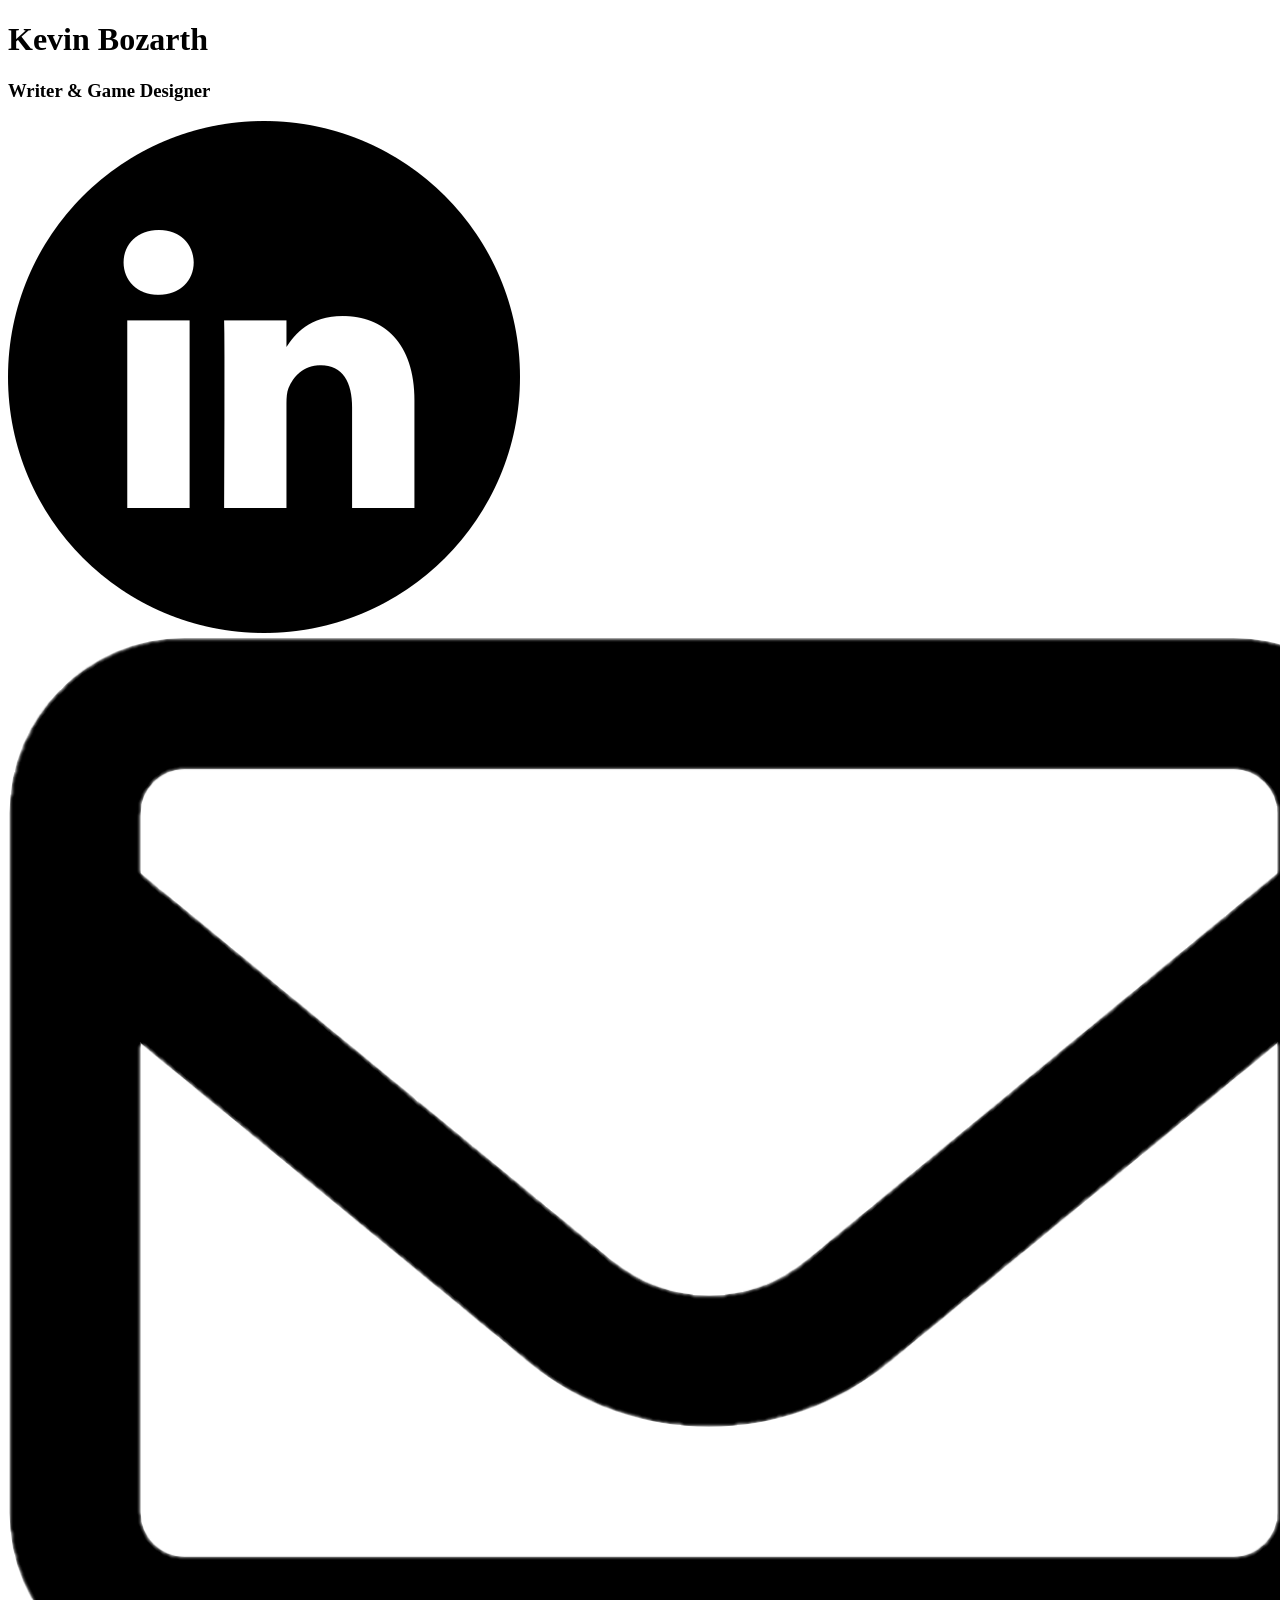
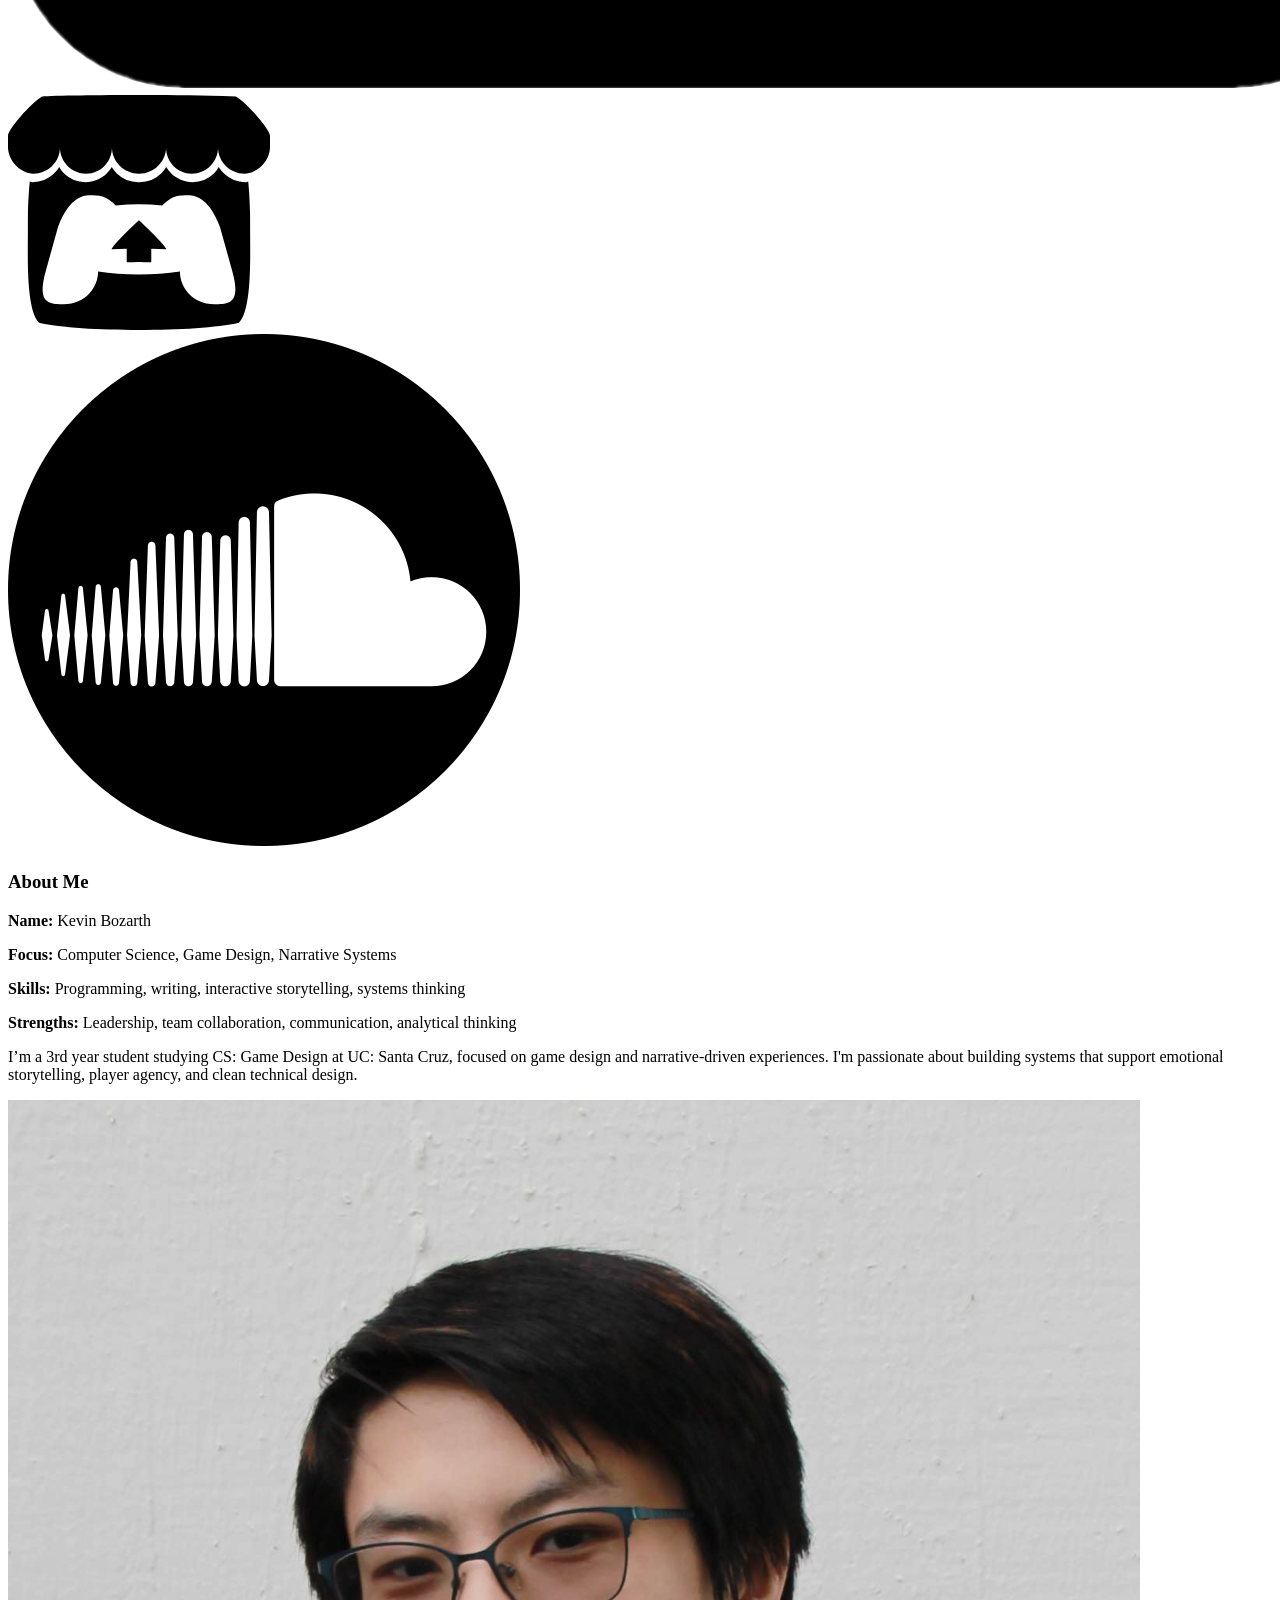
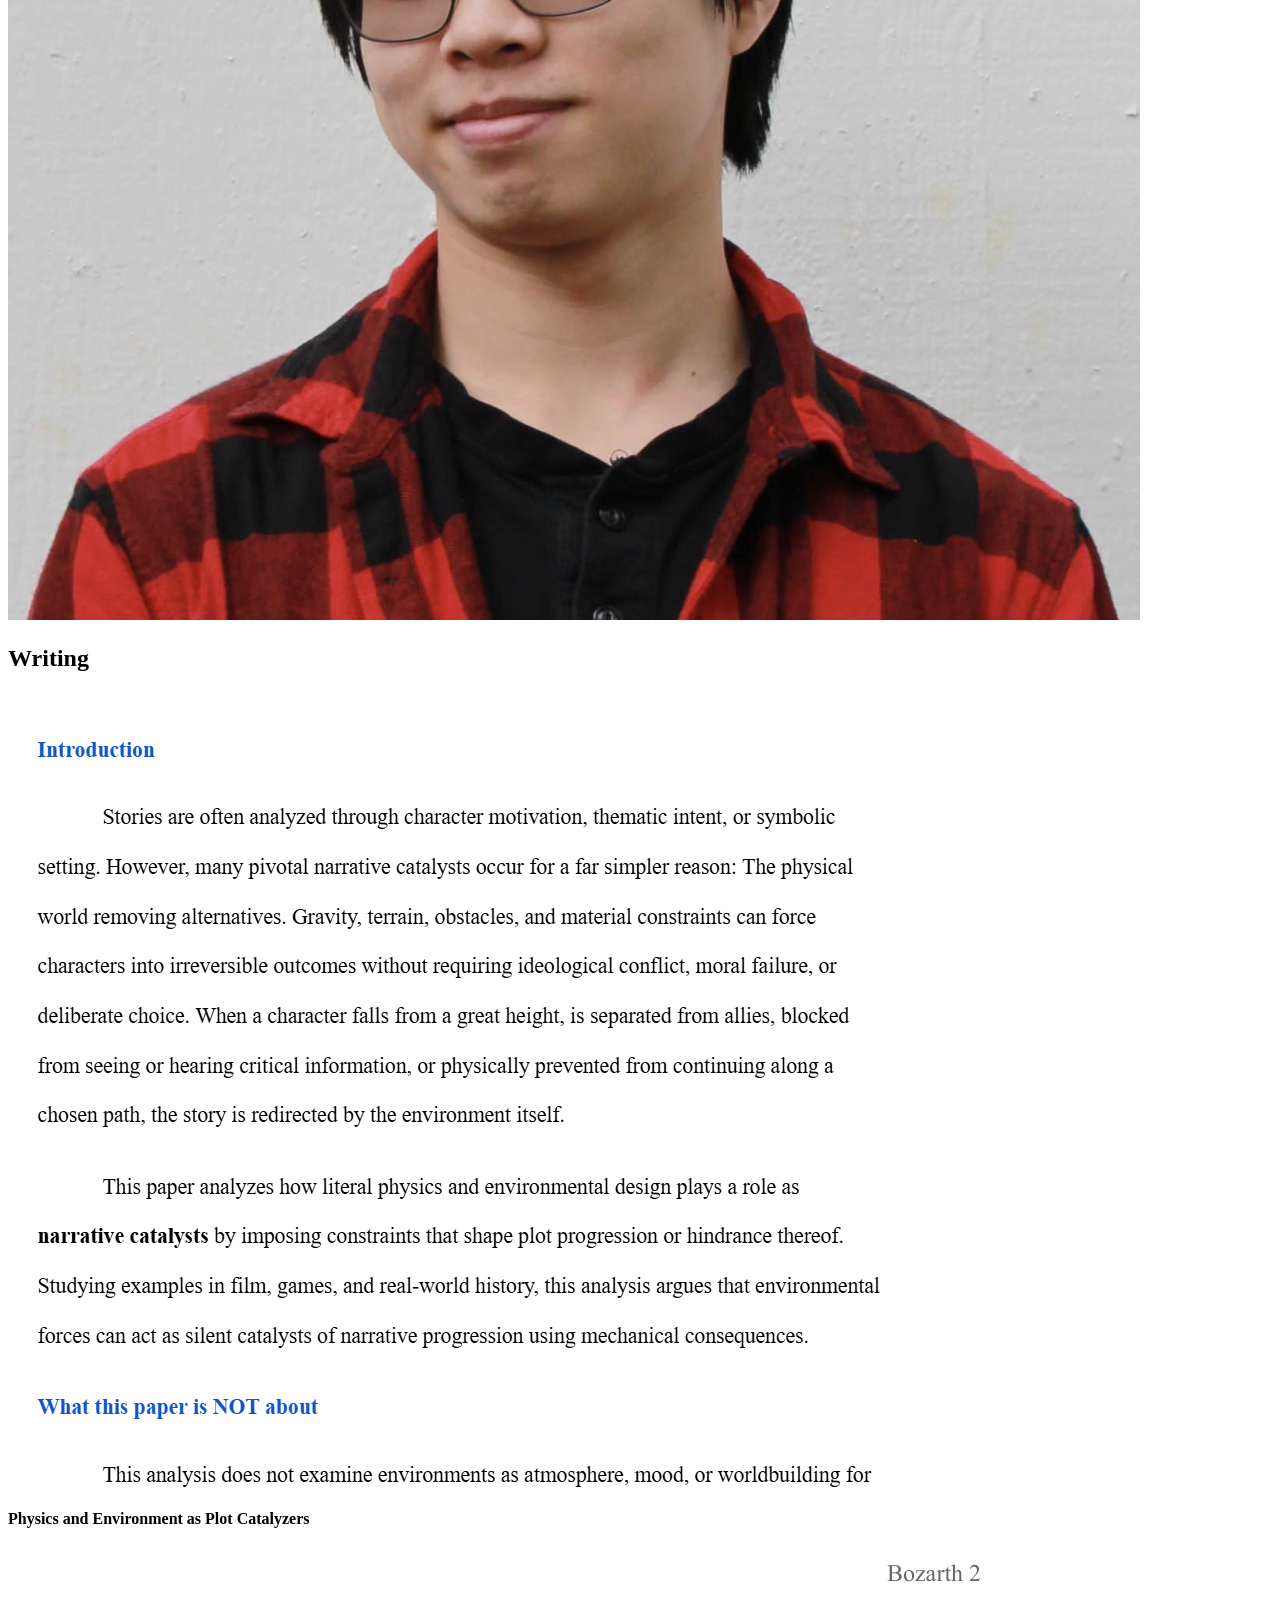
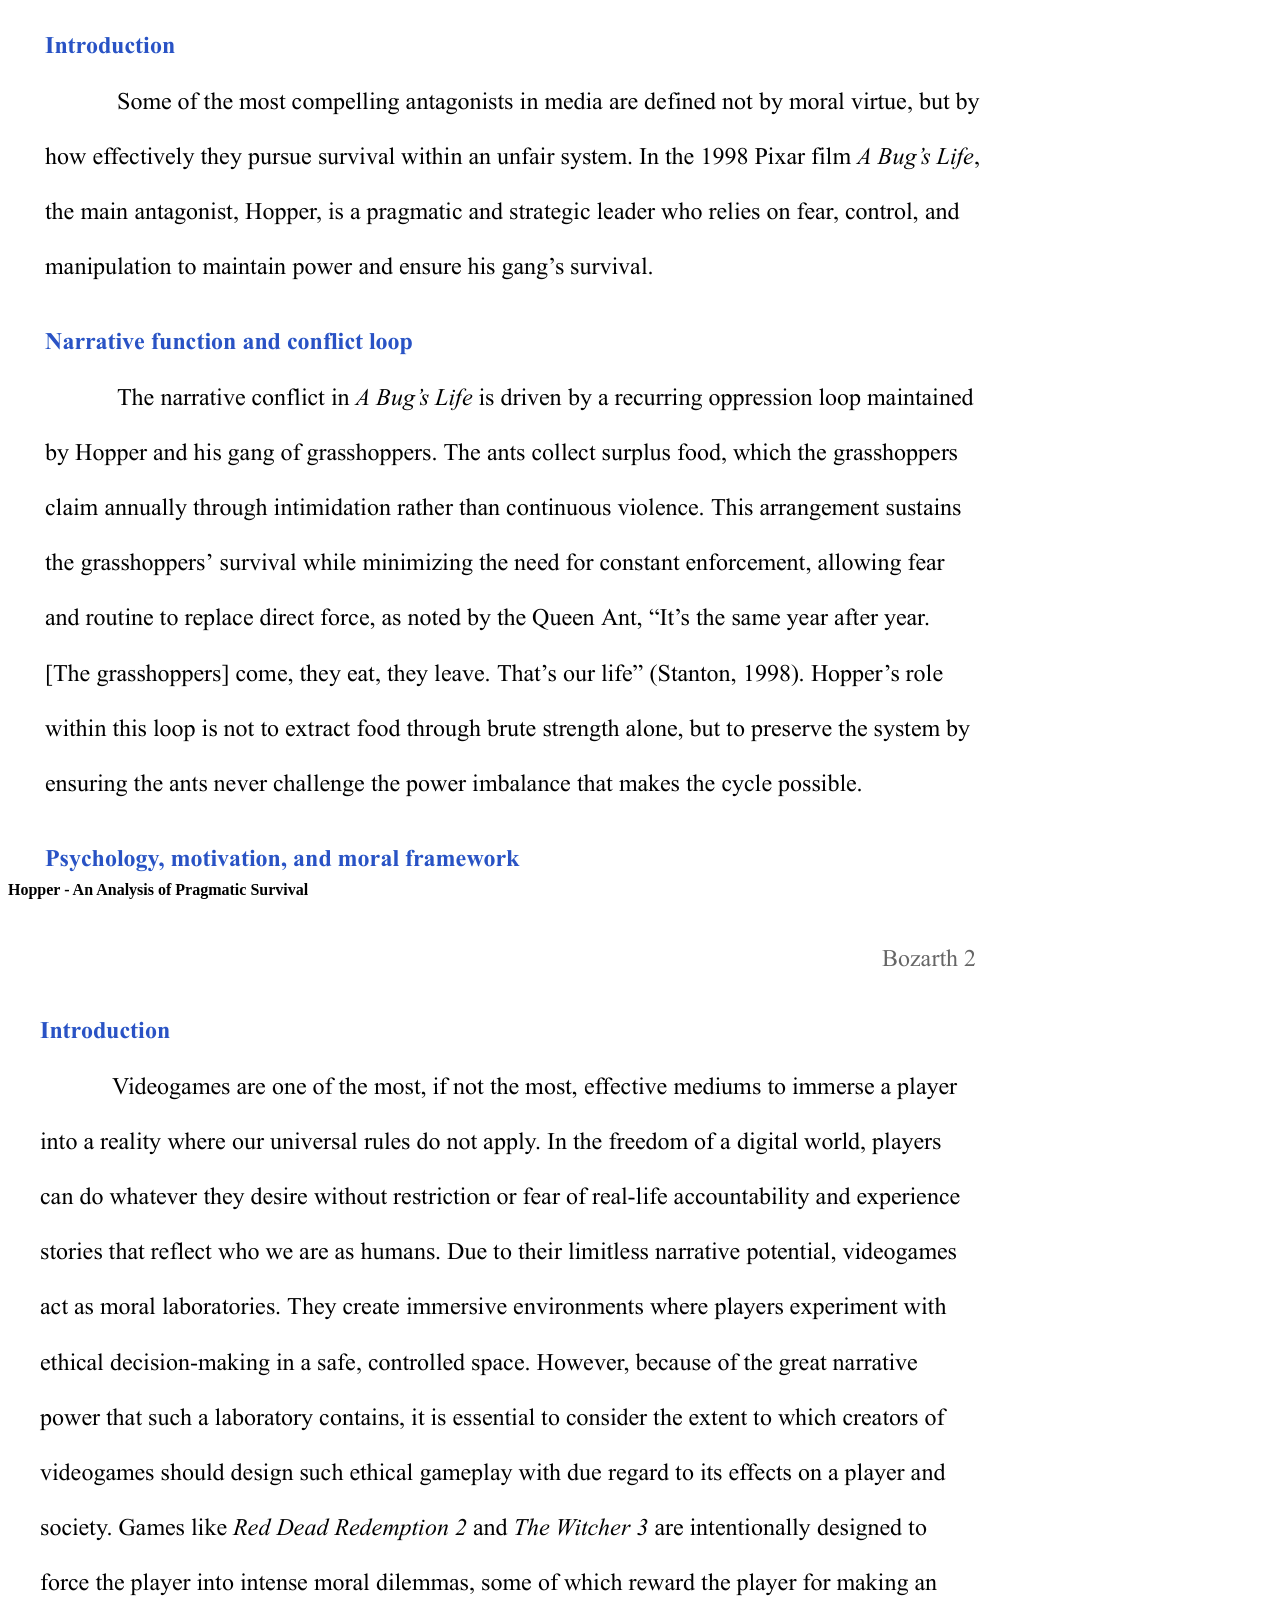
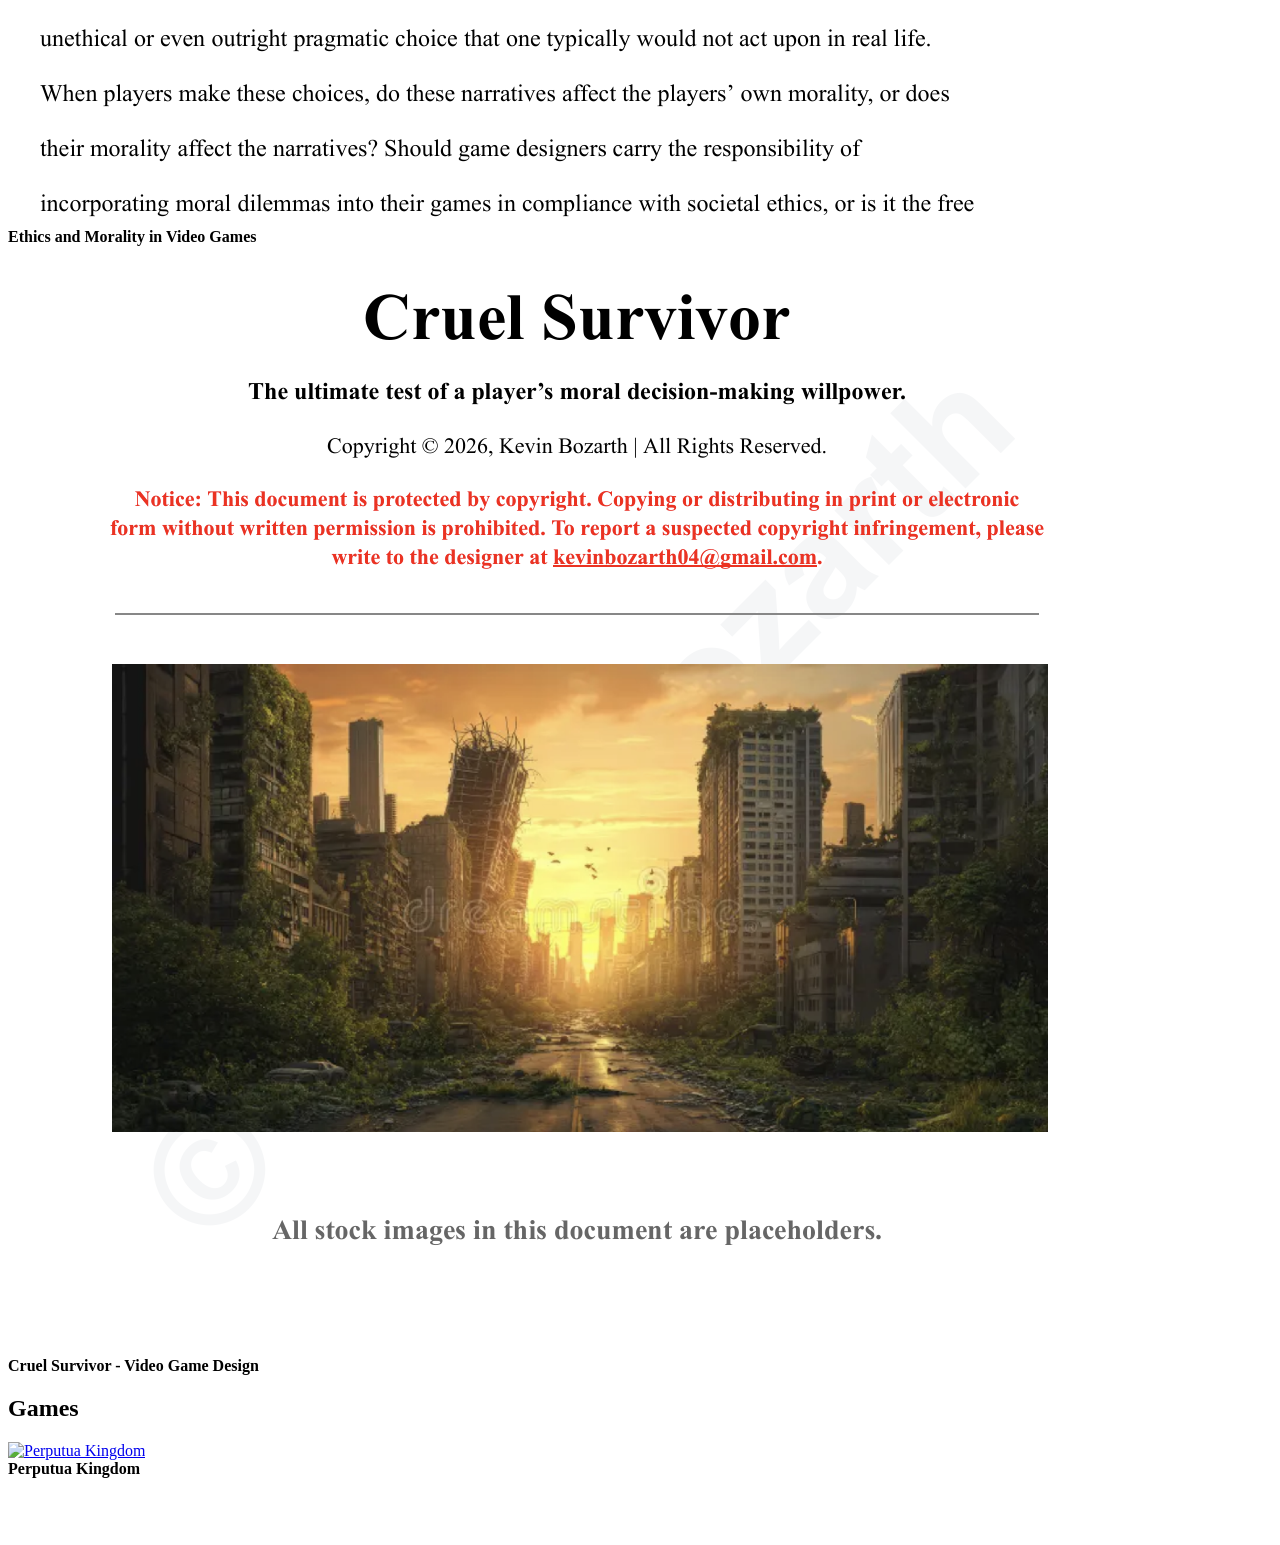
==== index.html @ 0ac0dc36 "Update index.html" ====
<!DOCTYPE html>
<html lang="en">
<head>
  <meta charset="UTF-8" />
  <meta name="viewport" content="width=device-width, initial-scale=1.0" />
  <title>Kevin Bozarth Portfolio</title>
  <link rel="stylesheet" href="style.css">
  <!-- <link href="https://fonts.googleapis.com/css2?family=Inter:wght@300;400;600&display=swap" rel="stylesheet"> -->
</head>

<body>
  <div class="intro">
    <h1>Kevin Bozarth</h1>
    <h3>Writer & Game Designer</h3>
  </div>

  <!-- Socials links icons -->
  <div class="icons">
    <div class="linkedIn">
      <a href="https://www.linkedin.com/in/kevin-bozarth" target="_blank">
        <img src="images\linkedInIcon.png" alt="LinkedIn">
      </a>
    </div>

    <div class="email">
      <a href="mailto:kevin.c.bozarth@gmail.com">
        <img src="images\mailIcon.png" alt="Email">
      </a>
    </div>

    <div class="itchio">
      <a href="kevinbozarth.itch.io" target="_blank">
        <img src="images\itchioIcon.png" alt="Itch.io">
      </a>
    </div>

    <div class="soundCloud">
      <a href="soundcloud.com/kevin-bozarth" target="_blank">
        <img src="images\soundCloudIcon.png" alt="SoundCloud">
      </a>
    </div>
  </div>

  <h1></h1>
  <!-- About Me -->
  <h3>About Me</h3>
  <div class="aboutMe">
    <div class="information">
      <p><b>Name: </b>Kevin Bozarth</p>
      <p><b>Focus: </b>Computer Science, Game Design, Narrative Systems</p>
      <p><b>Skills: </b>Programming, writing, interactive storytelling, systems thinking</p>
      <p><b>Strengths: </b>Leadership, team collaboration, communication, analytical thinking</p>
      <p>I’m a 3rd year student studying CS: Game Design at UC: Santa Cruz, 
        focused on game design and narrative-driven experiences. 
        I'm passionate about building systems that support 
        emotional storytelling, player agency, and clean technical design.
      </p>
    </div>
    <div class="portrait">
      <img src="images/headPhoto.png">
    </div>
  </div>

  <h1></h1>
  <!-- Projects -->
  <div class="portfolio">
    <h2>Writing</h2>

    <div class="writingProjects">
      <div class="physicsEssay">
        <a href="writingFiles/Physics and Environment as Plot Catalyzers.pdf" target="_blank">
          <img src="writingPreviews\physicsPreview.png" alt="Physics">
        </a>
        <br>
        <b>Physics and Environment as Plot Catalyzers</b>
      </div>

      <div class="hopperEssay">
        <a href="writingFiles/Hopper - An Analysis of Pragmatic Survival.pdf" target="_blank">
          <img src="writingPreviews\hopperPreview.png" alt="Hopper">
        </a>
        <br>
        <b>Hopper - An Analysis of Pragmatic Survival</b>
      </div>

      <div class="moralsEssay">
        <a href="writingFiles/Ethics and Morality in Videogames.pdf" target="_blank">
          <img src="writingPreviews\moralsPreview.png" alt="Ethics">
        </a>
        <br>
        <b>Ethics and Morality in Video Games</b>
      </div>

      <div class="cruelDesign">
        <a href="writingFiles/Cruel Survivor - Video Game Concept Design.pdf" target="_blank">
          <img src="writingPreviews\cruelSurvivorPreview.png" alt="Cruel Survivor">
        </a>
        <br>
        <b>Cruel Survivor - Video Game Design</b>
      </div>
    </div>

    <h2></h2>
    <h2>Games</h2>

    <div class="gameProjects">
      <div class="perputuaGame">
        <a href="kevinbozarth.itch.io/perpetua-kingdom" target="_blank">
          <img src="images\perpetuaKingdomIcon.png" alt="Perputua Kingdom">
        </a>
        <br>
        <b>Perputua Kingdom</b>
      </div>
    </div>
  </div>
  <h2><br></h2>
</body>
</html>
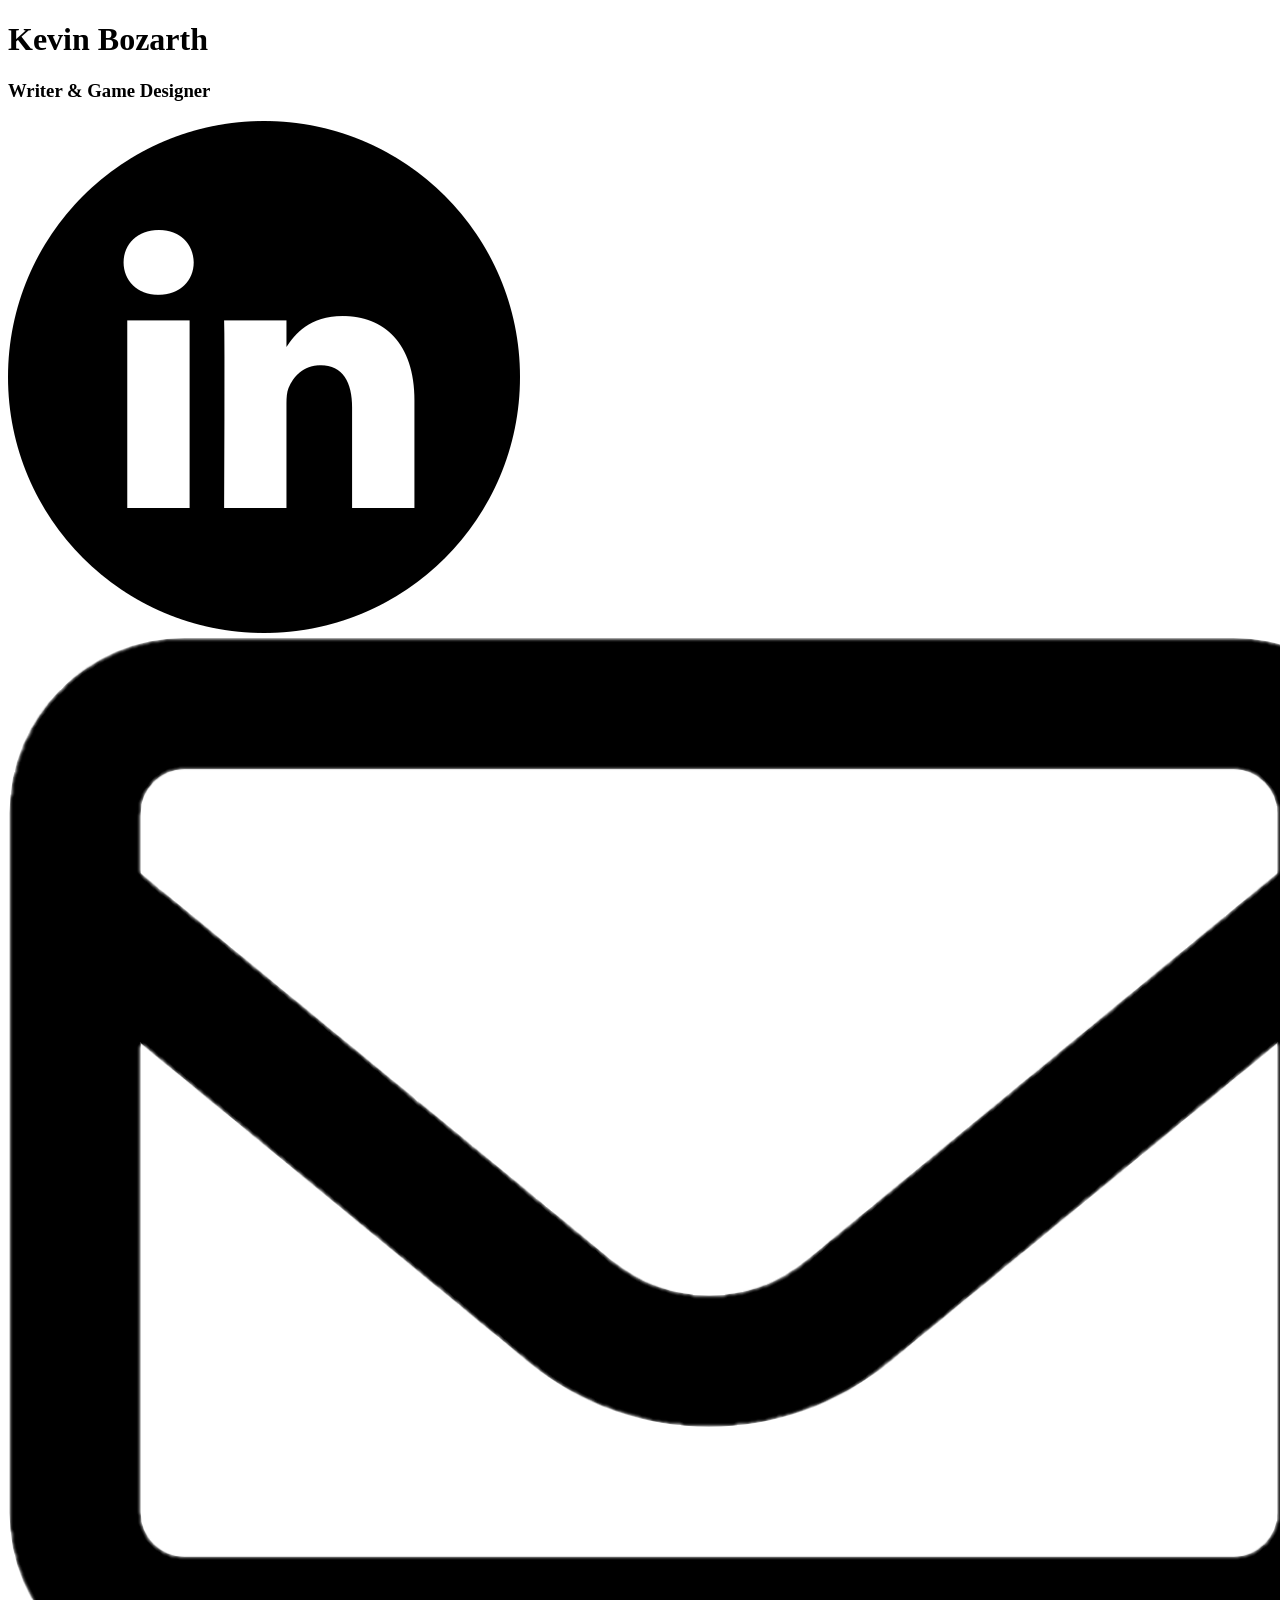
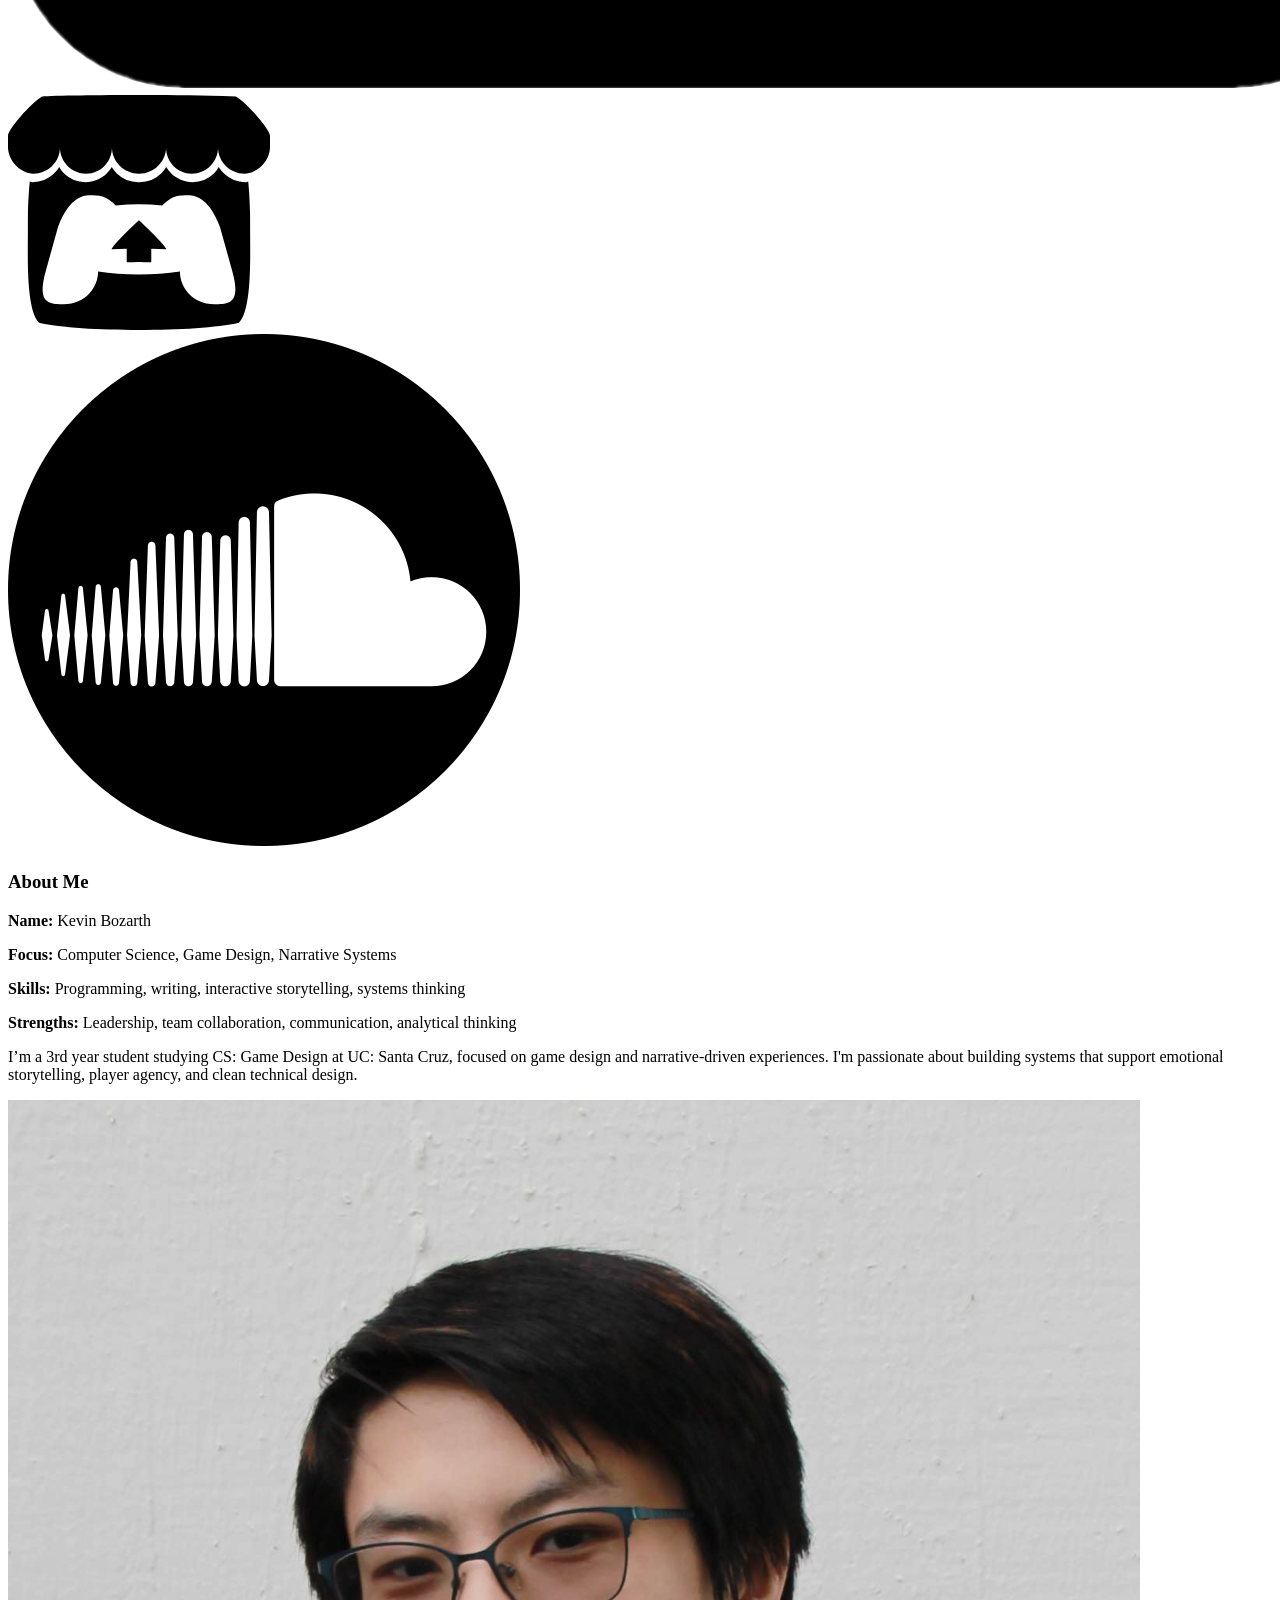
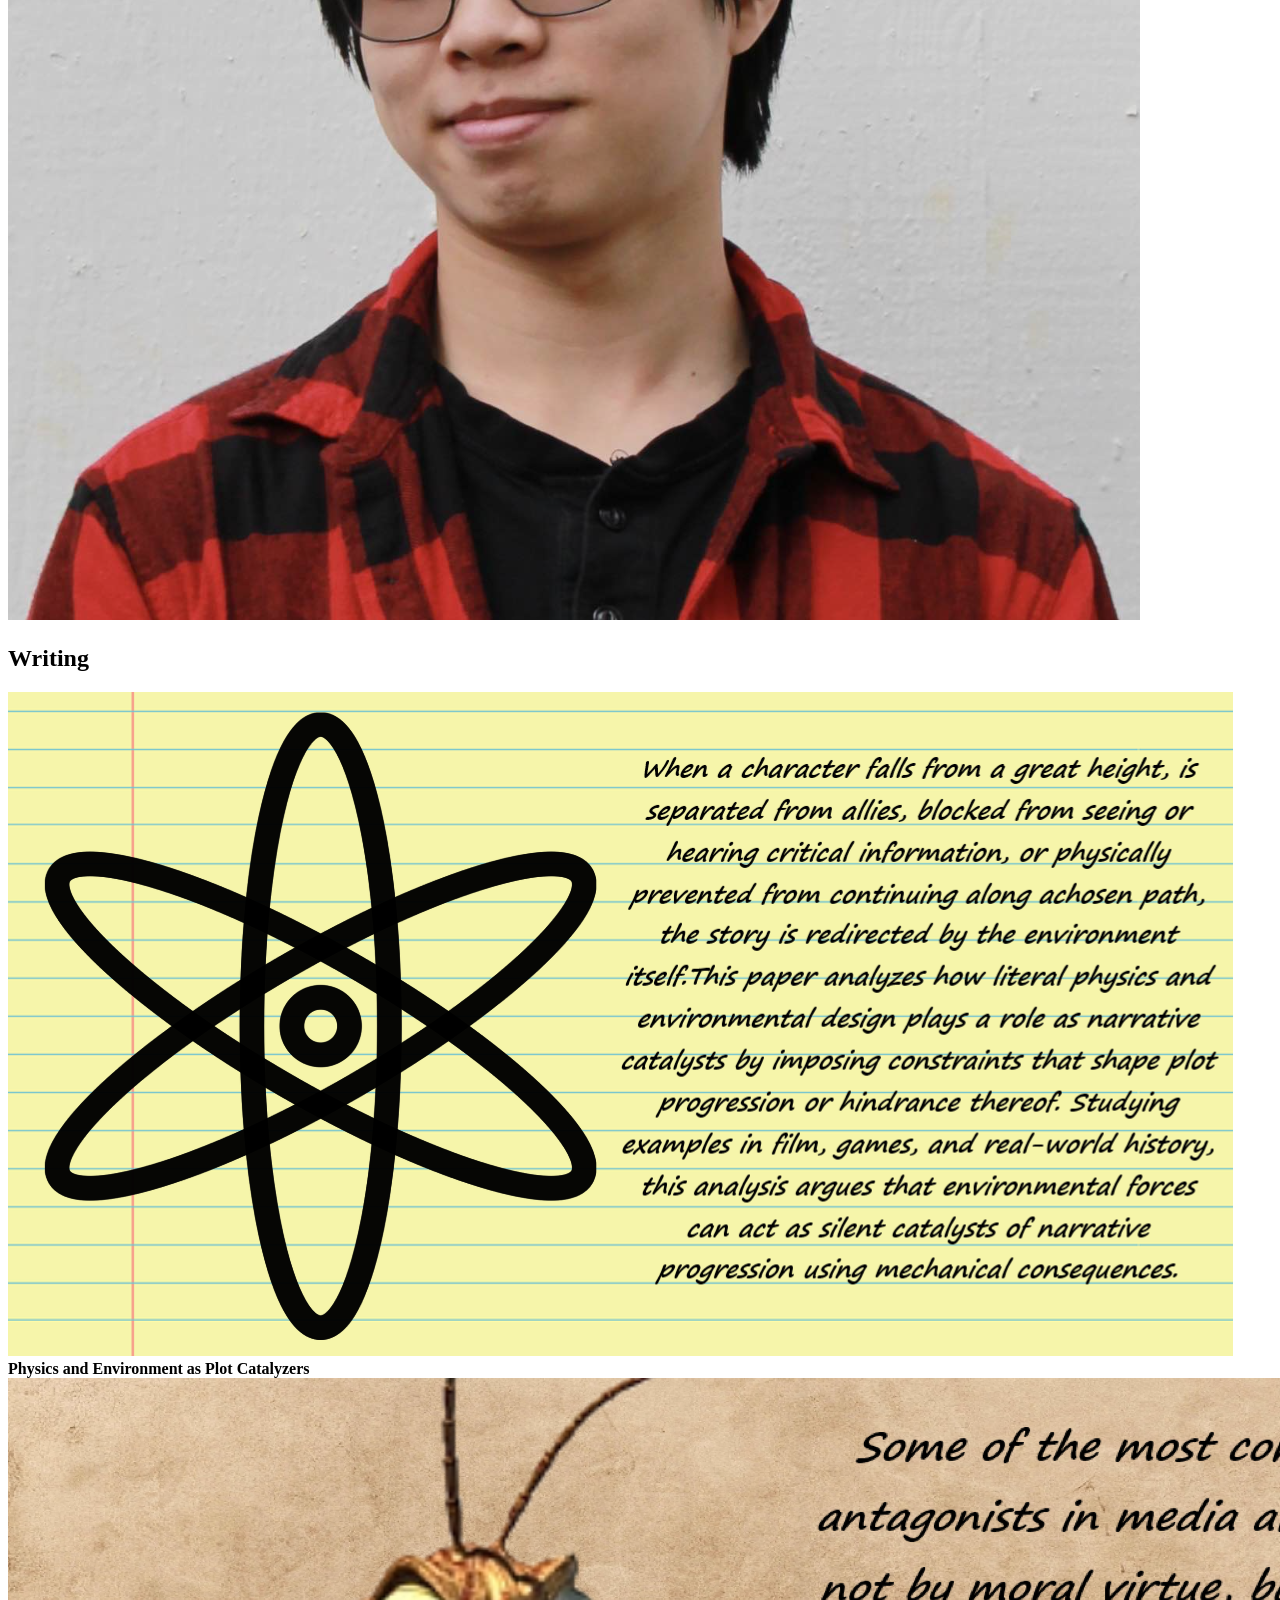
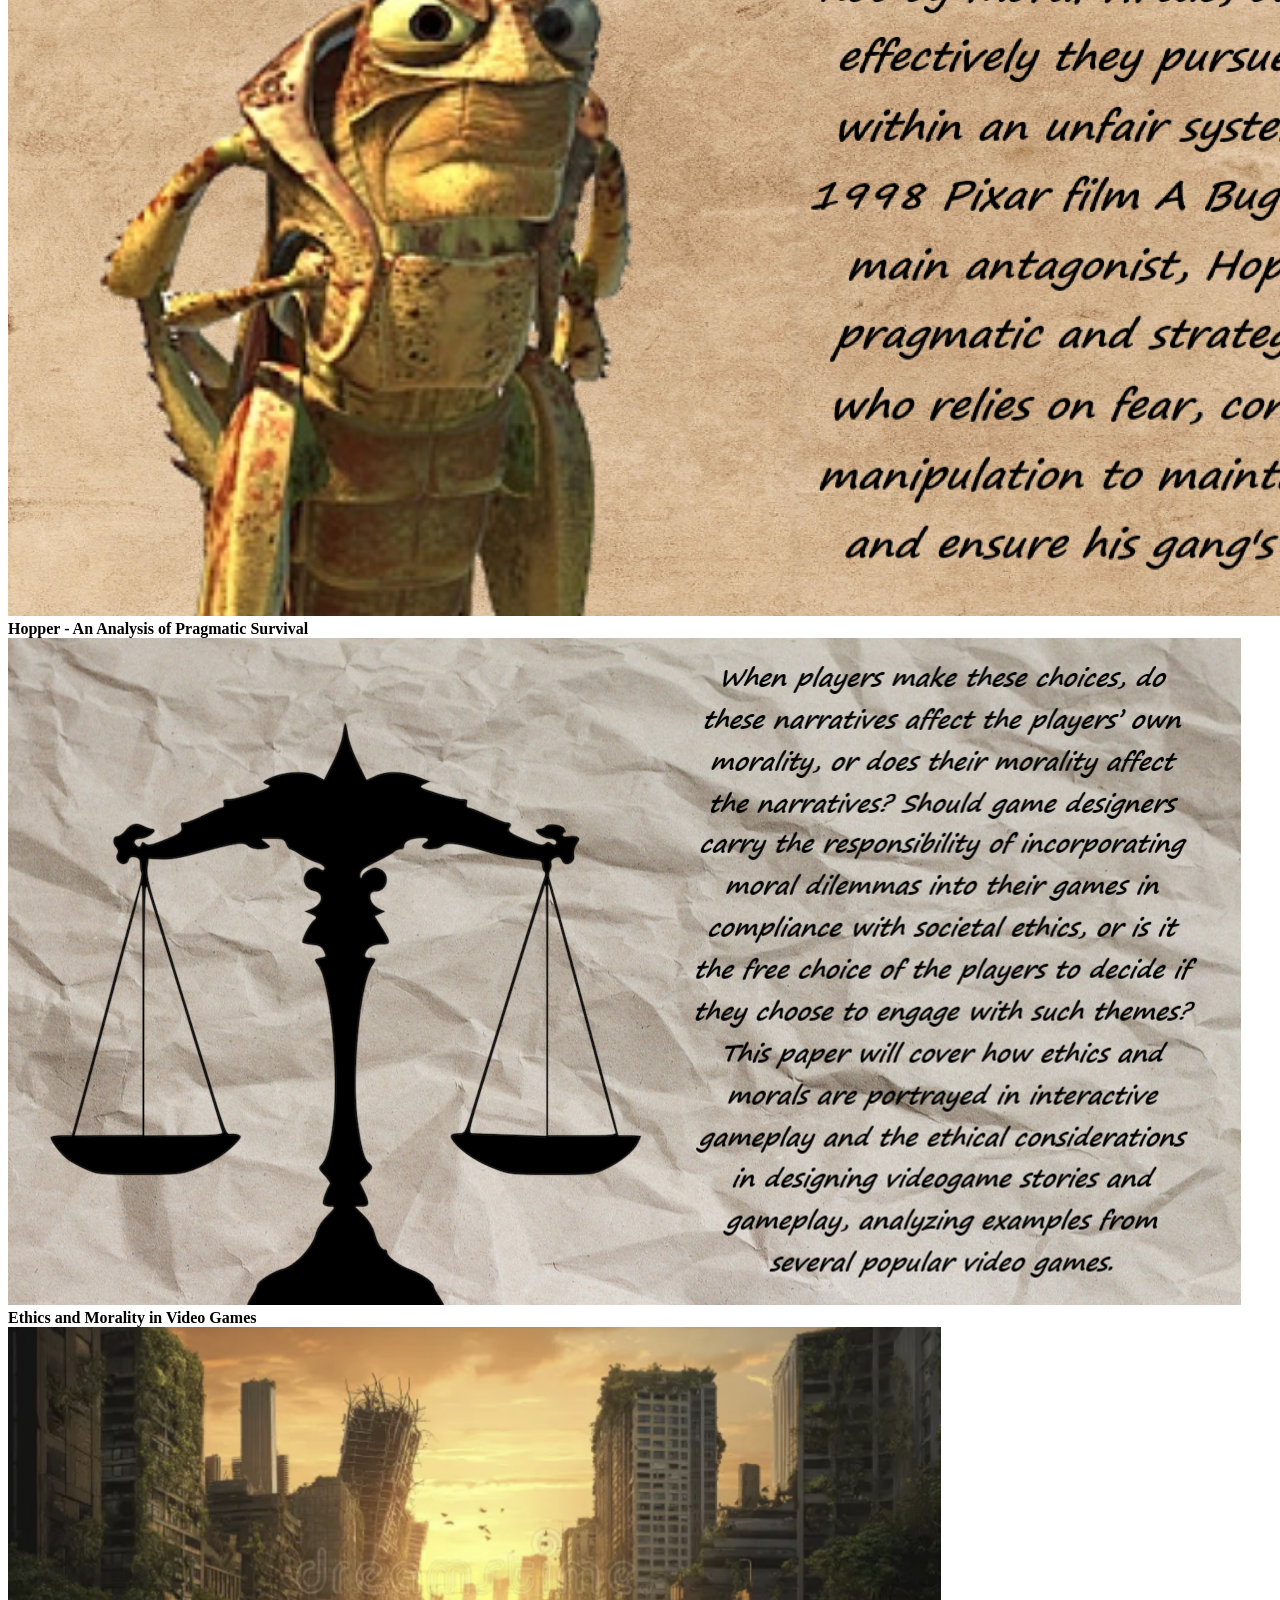
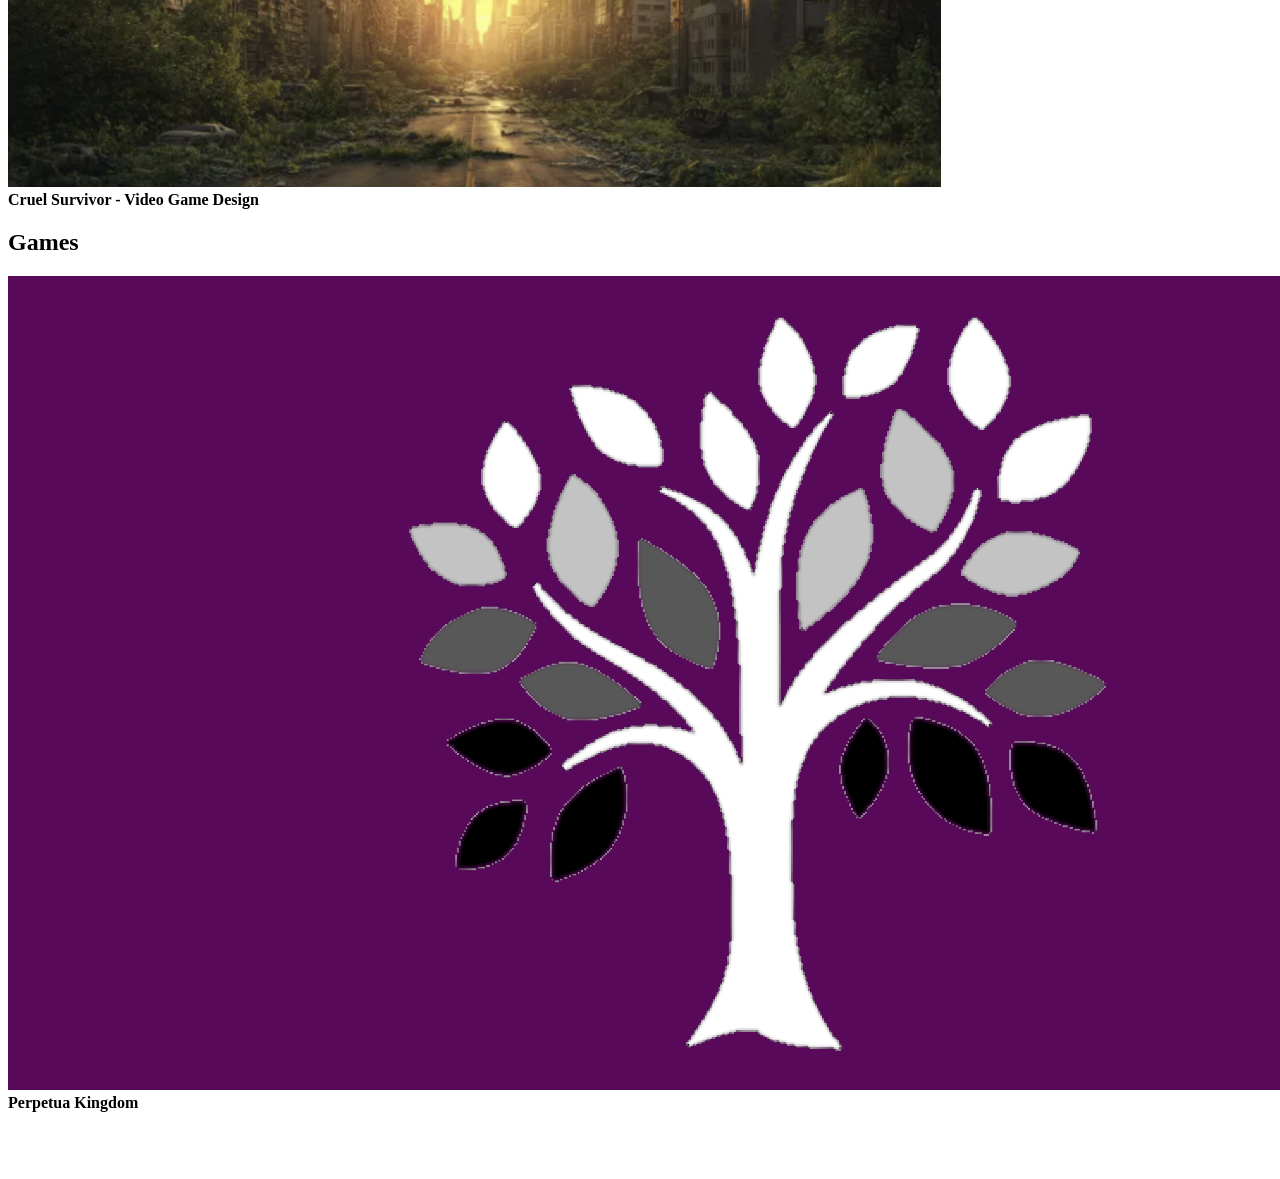
==== commit c5e9cebb: "Update index.html" ====
--- a/index.html
+++ b/index.html
@@ -105,14 +105,16 @@
 
     <div class="gameProjects">
       <div class="perputuaGame">
-        <a href="kevinbozarth.itch.io/perpetua-kingdom" target="_blank">
+        <a href="https://kevinbozarth.itch.io/perpetua-kingdom" target="_blank">
           <img src="images\perpetuaKingdomIcon.png" alt="Perputua Kingdom">
         </a>
         <br>
-        <b>Perputua Kingdom</b>
+        <b>Perpetua Kingdom</b>
       </div>
     </div>
   </div>
   <h2><br></h2>
 </body>
 </html>
+
+
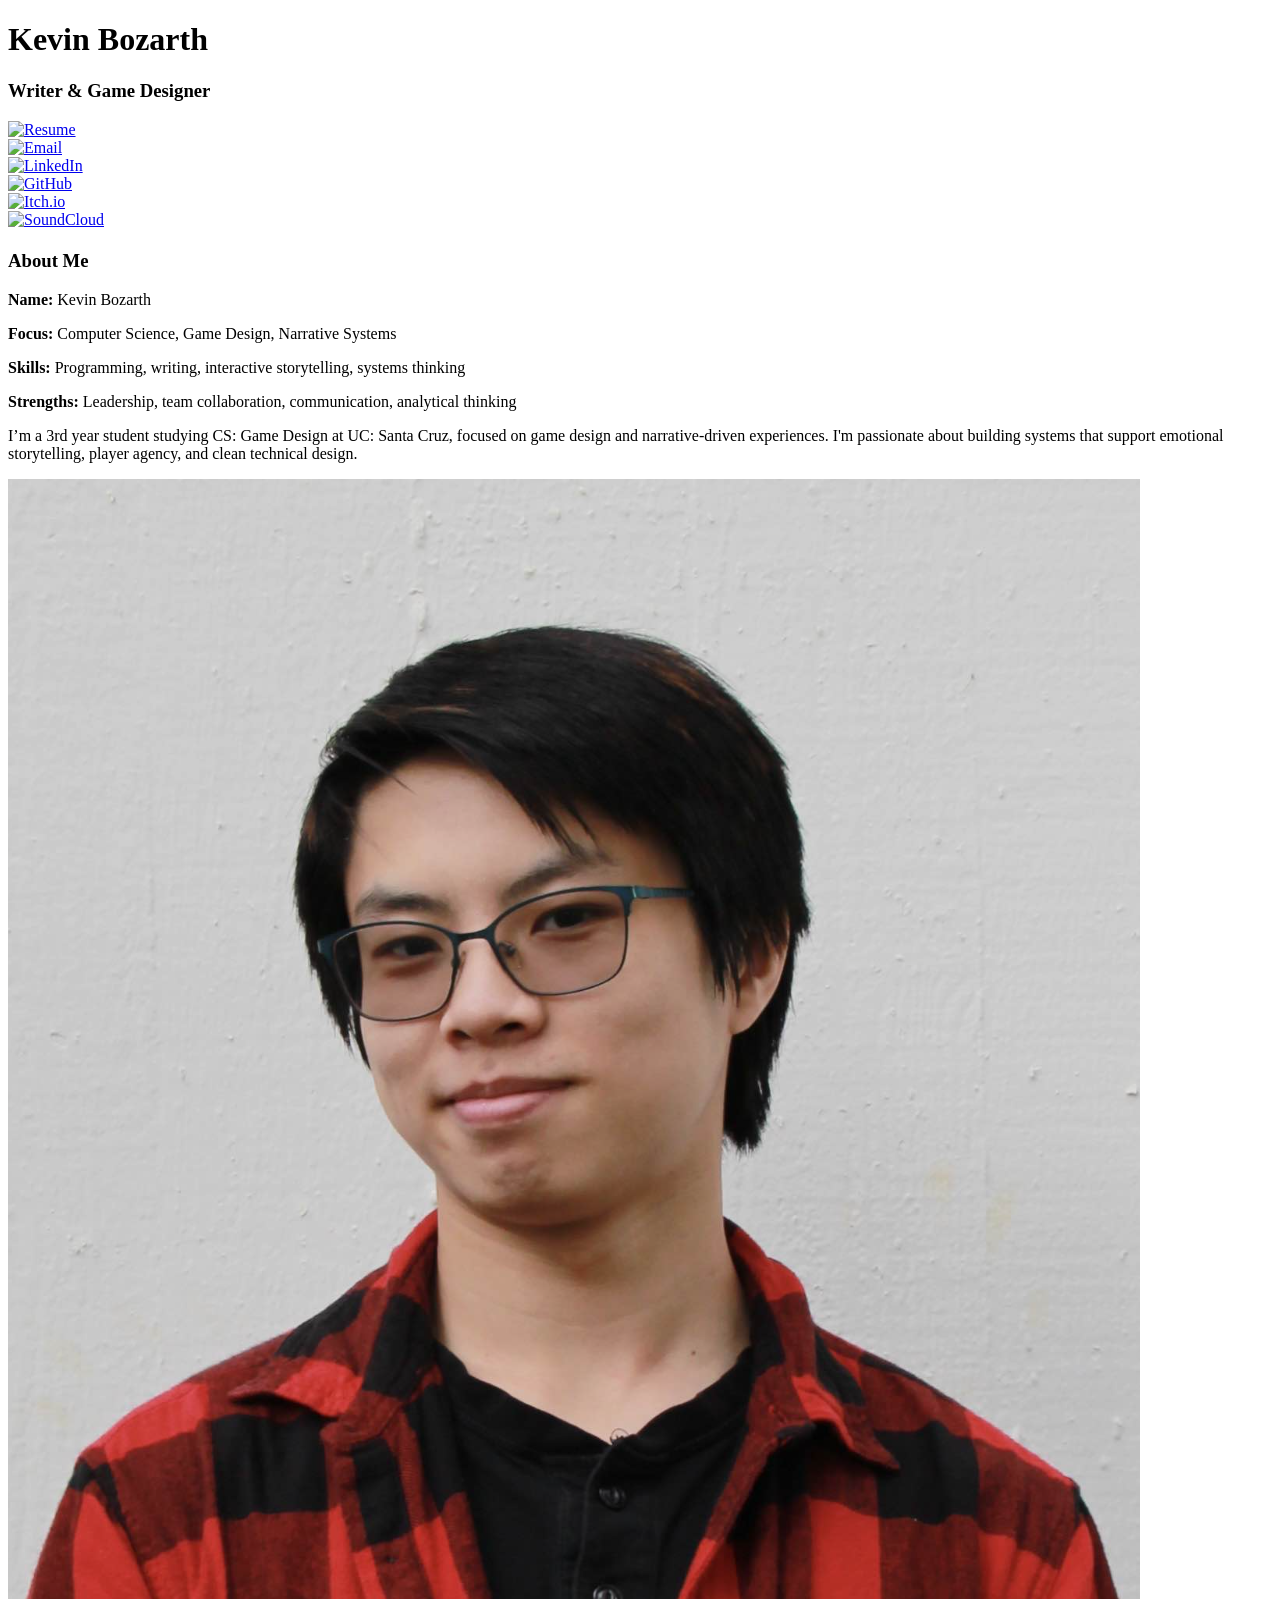
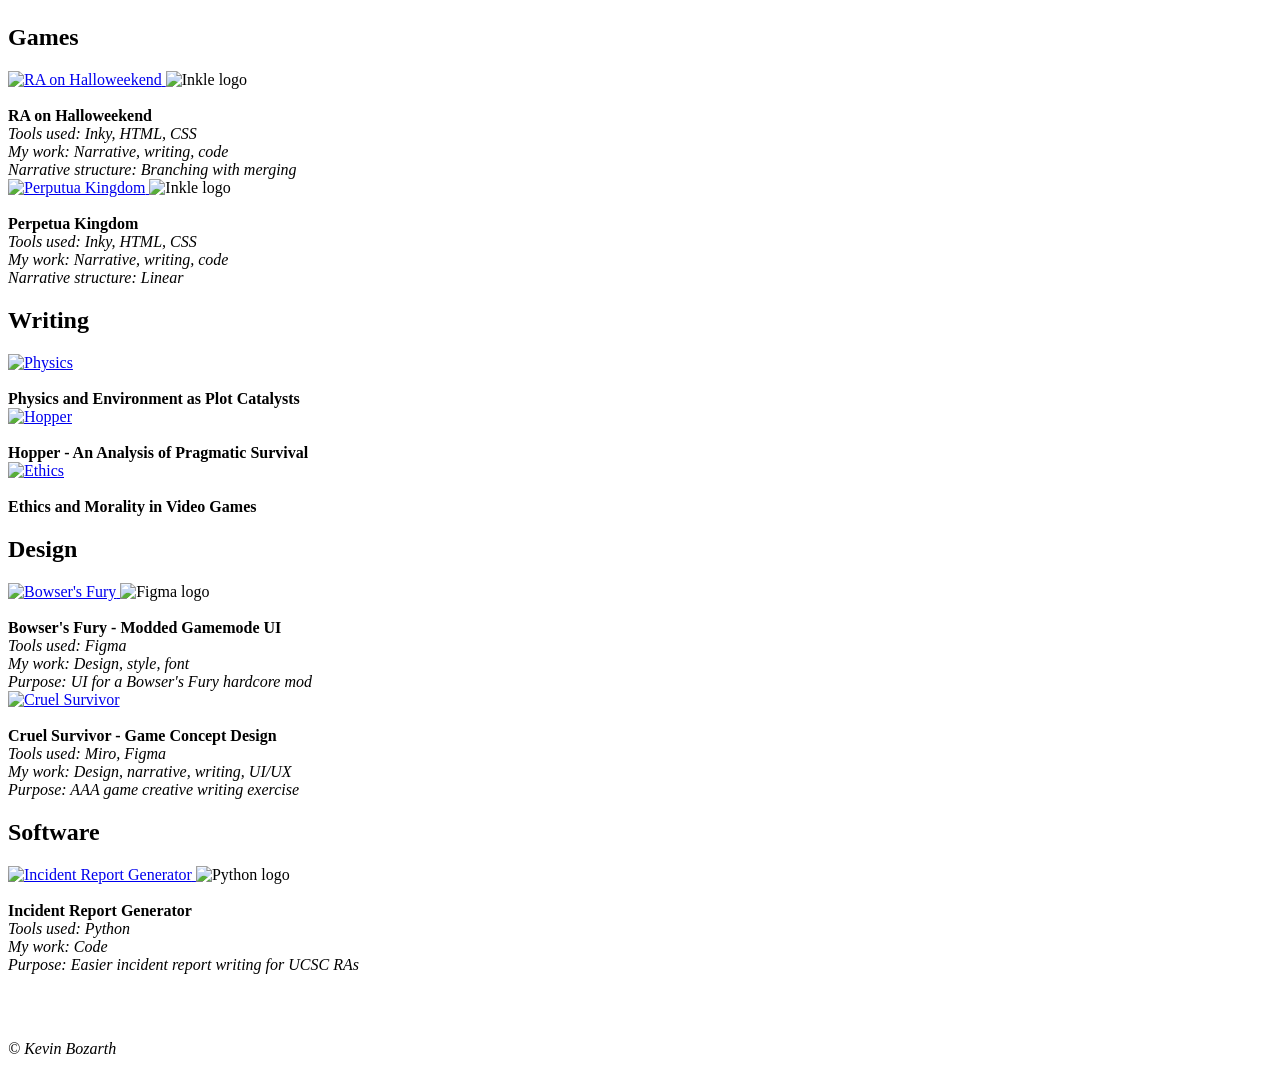
==== commit 93ccb79b: "Improvements Changes to Physics essay and some titles" ====
--- a/index.html
+++ b/index.html
@@ -1,6 +1,7 @@
 <!DOCTYPE html>
 <html lang="en">
 <head>
+  <link rel="icon" type="image/png" href="favicon.png">
   <meta charset="UTF-8" />
   <meta name="viewport" content="width=device-width, initial-scale=1.0" />
   <title>Kevin Bozarth Portfolio</title>
@@ -16,27 +17,39 @@
 
   <!-- Socials links icons -->
   <div class="icons">
+    <div class="resume">
+      <a href="writingFiles/Kevin Bozarth Resume 2026.pdf" target="_blank">
+        <img src="images\icons\resumeIcon.png" alt="Resume">
+      </a>
+    </div>
+
+    <div class="email">
+      <a href="mailto:kevin.c.bozarth@gmail.com">
+        <img src="images\icons\mailIcon.png" alt="Email">
+      </a>
+    </div>
+
     <div class="linkedIn">
       <a href="https://www.linkedin.com/in/kevin-bozarth" target="_blank">
-        <img src="images\linkedInIcon.png" alt="LinkedIn">
-      </a>
-    </div>
-
-    <div class="email">
-      <a href="mailto:kevin.c.bozarth@gmail.com">
-        <img src="images\mailIcon.png" alt="Email">
-      </a>
-    </div>
-
+        <img src="images\icons\linkedInIcon.png" alt="LinkedIn">
+      </a>
+    </div>
+
+    <div class="gitHub">
+      <a href="https://github.com/kevincbozarth" target="_blank">
+        <img src="images\icons\githubIcon.png" alt="GitHub">
+      </a>
+    </div>
+    
     <div class="itchio">
-      <a href="kevinbozarth.itch.io" target="_blank">
-        <img src="images\itchioIcon.png" alt="Itch.io">
+      <a href="https://kevinbozarth.itch.io" target="_blank">
+        <img src="images\icons\itchioIcon.png" alt="Itch.io">
       </a>
     </div>
 
     <div class="soundCloud">
-      <a href="soundcloud.com/kevin-bozarth" target="_blank">
-        <img src="images\soundCloudIcon.png" alt="SoundCloud">
+      <a href="https://soundcloud.com/kevin-bozarth" target="_blank">
+        <img src="images\icons\soundCloudIcon.png" alt="SoundCloud">
       </a>
     </div>
   </div>
@@ -64,57 +77,139 @@
   <h1></h1>
   <!-- Projects -->
   <div class="portfolio">
+    <h2>Games</h2>
+
+    <div class="gameProjects">
+      <div class="halloweekendGame">
+        <div class="thumbnail">
+          <a href="https://kevinbozarth.itch.io/ra-on-halloweekend-v2" target="_blank">
+            <img class="mainThumbnail" src="images/gameThumbnails/halloweekendThumbnail.png" alt="RA on Halloweekend">
+          </a>
+          <img class="toolLogo" src="images/logos/inkleLogo.png" alt="Inkle logo">
+        </div>
+        <br>
+        <b>RA on Halloweekend</b>
+        <br>
+        <i>
+          Tools used: Inky, HTML, CSS
+          <br>My work: Narrative, writing, code
+          <br>Narrative structure: Branching with merging
+        </i>
+      </div>
+
+      <div class="perputuaGame">
+        <div class="thumbnail">
+          <a href="https://kevinbozarth.itch.io/perpetua-kingdom-v4" target="_blank">
+            <img class="mainThumbnail" src="images\gameThumbnails\perpetuaThumbnail.png" alt="Perputua Kingdom">
+          </a>
+          <img class="toolLogo" src="images/logos/inkleLogo.png" alt="Inkle logo">
+        </div>
+          <br>
+          <b>Perpetua Kingdom</b>
+          <br>
+          <i>Tools used: Inky, HTML, CSS
+            <br>My work: Narrative, writing, code
+            <br>Narrative structure: Linear
+          </i>
+        
+      </div>
+    </div>
+
+    <h2></h2>
     <h2>Writing</h2>
 
     <div class="writingProjects">
       <div class="physicsEssay">
-        <a href="writingFiles/Physics and Environment as Plot Catalyzers.pdf" target="_blank">
-          <img src="writingPreviews\physicsPreview.png" alt="Physics">
-        </a>
-        <br>
-        <b>Physics and Environment as Plot Catalyzers</b>
+        <div class="thumbnail">
+          <a href="writingFiles/Physics and Environment as Plot Catalysts.pdf" target="_blank">
+            <img class="mainThumbnail" src="images\writingThumbnails\physicsThumbnail.png" alt="Physics">
+          </a>
+        </div>
+        <br>
+        <b>Physics and Environment as Plot Catalysts</b>
       </div>
 
       <div class="hopperEssay">
-        <a href="writingFiles/Hopper - An Analysis of Pragmatic Survival.pdf" target="_blank">
-          <img src="writingPreviews\hopperPreview.png" alt="Hopper">
-        </a>
+        <div class="thumbnail">
+          <a href="writingFiles/Hopper - An Analysis of Pragmatic Survival.pdf" target="_blank">
+            <img class="mainThumbnail" src="images/writingThumbnails/hopperThumbnail.png" alt="Hopper">
+          </a>
+        </div>
         <br>
         <b>Hopper - An Analysis of Pragmatic Survival</b>
       </div>
 
       <div class="moralsEssay">
-        <a href="writingFiles/Ethics and Morality in Videogames.pdf" target="_blank">
-          <img src="writingPreviews\moralsPreview.png" alt="Ethics">
-        </a>
+        <div class="thumbnail">
+          <a href="writingFiles/Ethics and Morality in Videogames.pdf" target="_blank">
+            <img class="mainThumbnail" src="images\writingThumbnails\moralsThumbnail.png" alt="Ethics">
+          </a>
+        </div>
         <br>
         <b>Ethics and Morality in Video Games</b>
       </div>
+    </div>
+
+    <h2></h2>
+    <h2>Design</h2>
+
+    <div class="designProjects">
+      <div class="bowserDesign">
+        <div class="thumbnail">
+          <a href="https://www.figma.com/design/dw6rEuPHLrkOv8sDtjFJcg/Flow-Diagram-Mario?node-id=35-1208&t=TrkbWXJCj0CQbWD5-1" target="_blank">
+            <img class="mainThumbnail" src="images\writingThumbnails\bowserThumbnail.png" alt="Bowser's Fury">
+          </a>
+          <img class="toolLogo" src="images/logos/figmaLogo.webp" alt="Figma logo">
+        </div>
+        <br>
+        <b>Bowser's Fury - Modded Gamemode UI</b>
+        <br>
+        <i>Tools used: Figma
+          <br>My work: Design, style, font
+          <br>Purpose: UI for a Bowser's Fury hardcore mod
+        </i>
+      </div>
 
       <div class="cruelDesign">
-        <a href="writingFiles/Cruel Survivor - Video Game Concept Design.pdf" target="_blank">
-          <img src="writingPreviews\cruelSurvivorPreview.png" alt="Cruel Survivor">
-        </a>
-        <br>
-        <b>Cruel Survivor - Video Game Design</b>
+        <div class="thumbnail">
+          <a href="writingFiles/Cruel Survivor - Video Game Concept Design.pdf" target="_blank">
+            <img class="mainThumbnail" src="images\writingThumbnails\cruelSurvivorThumbnail.png" alt="Cruel Survivor">
+          </a>
+        </div>
+        <br>
+        <b>Cruel Survivor - Game Concept Design</b>
+        <br>
+        <i>Tools used: Miro, Figma
+          <br>My work: Design, narrative, writing, UI/UX
+          <br>Purpose: AAA game creative writing exercise
+        </i>
+        <br>
       </div>
     </div>
 
     <h2></h2>
-    <h2>Games</h2>
-
-    <div class="gameProjects">
-      <div class="perputuaGame">
-        <a href="https://kevinbozarth.itch.io/perpetua-kingdom" target="_blank">
-          <img src="images\perpetuaKingdomIcon.png" alt="Perputua Kingdom">
-        </a>
-        <br>
-        <b>Perpetua Kingdom</b>
-      </div>
-    </div>
-  </div>
+    <h2>Software</h2>
+
+    <div class="softwareProjects">
+      <div class="irGenerator">
+        <div class="thumbnail">
+          <a href="https://github.com/kevincbozarth/Incident-Report-Generator" target="_blank">
+            <img class="mainThumbnail" src="images\softwareThumbnails\irThumbnail.png" alt="Incident Report Generator">
+          </a>
+          <img class="toolLogo" src="images/logos/pythonLogo.png" alt="Python logo">
+        </div>
+        <br>
+        <b>Incident Report Generator</b>
+        <br>
+        <i>Tools used: Python
+          <br>My work: Code
+          <br>Purpose: Easier incident report writing for UCSC RAs
+      </div>
+    </div>
+  </div>
+
   <h2><br></h2>
+  © Kevin Bozarth
+
 </body>
 </html>
-
-
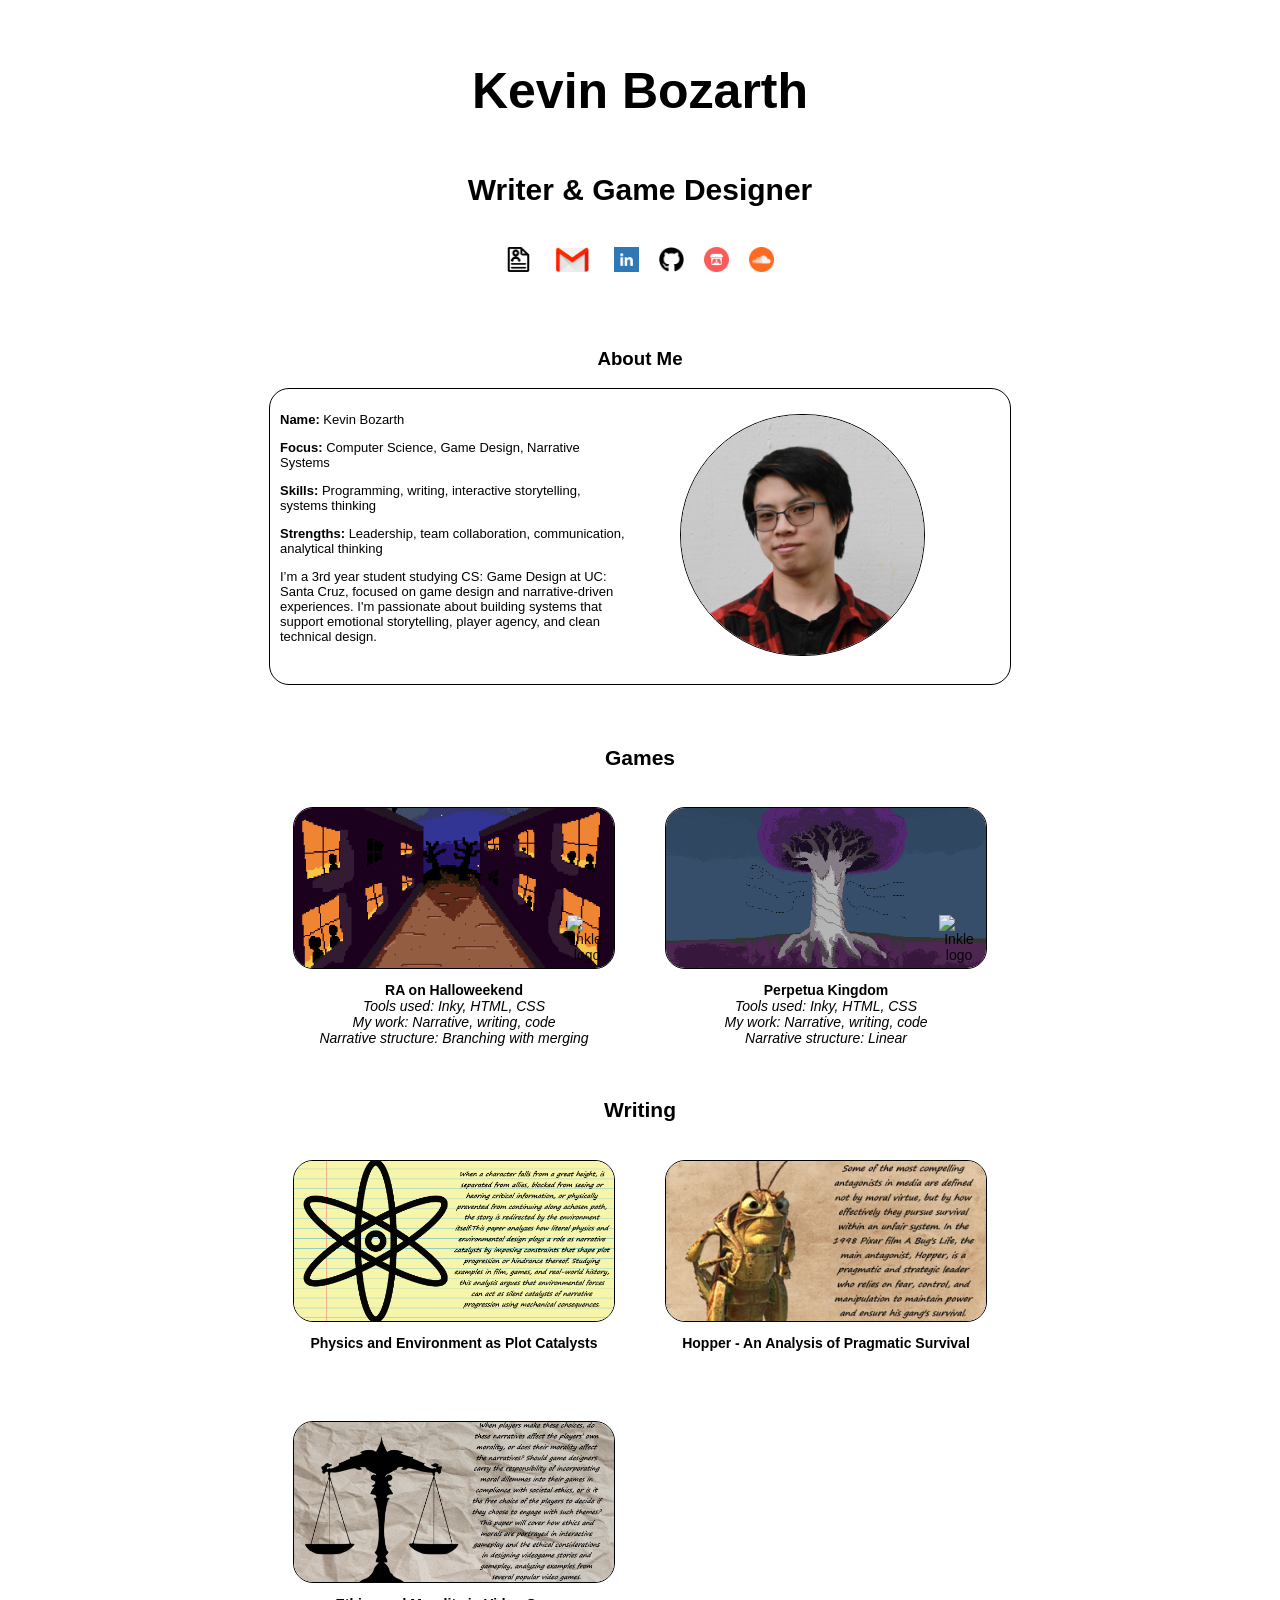
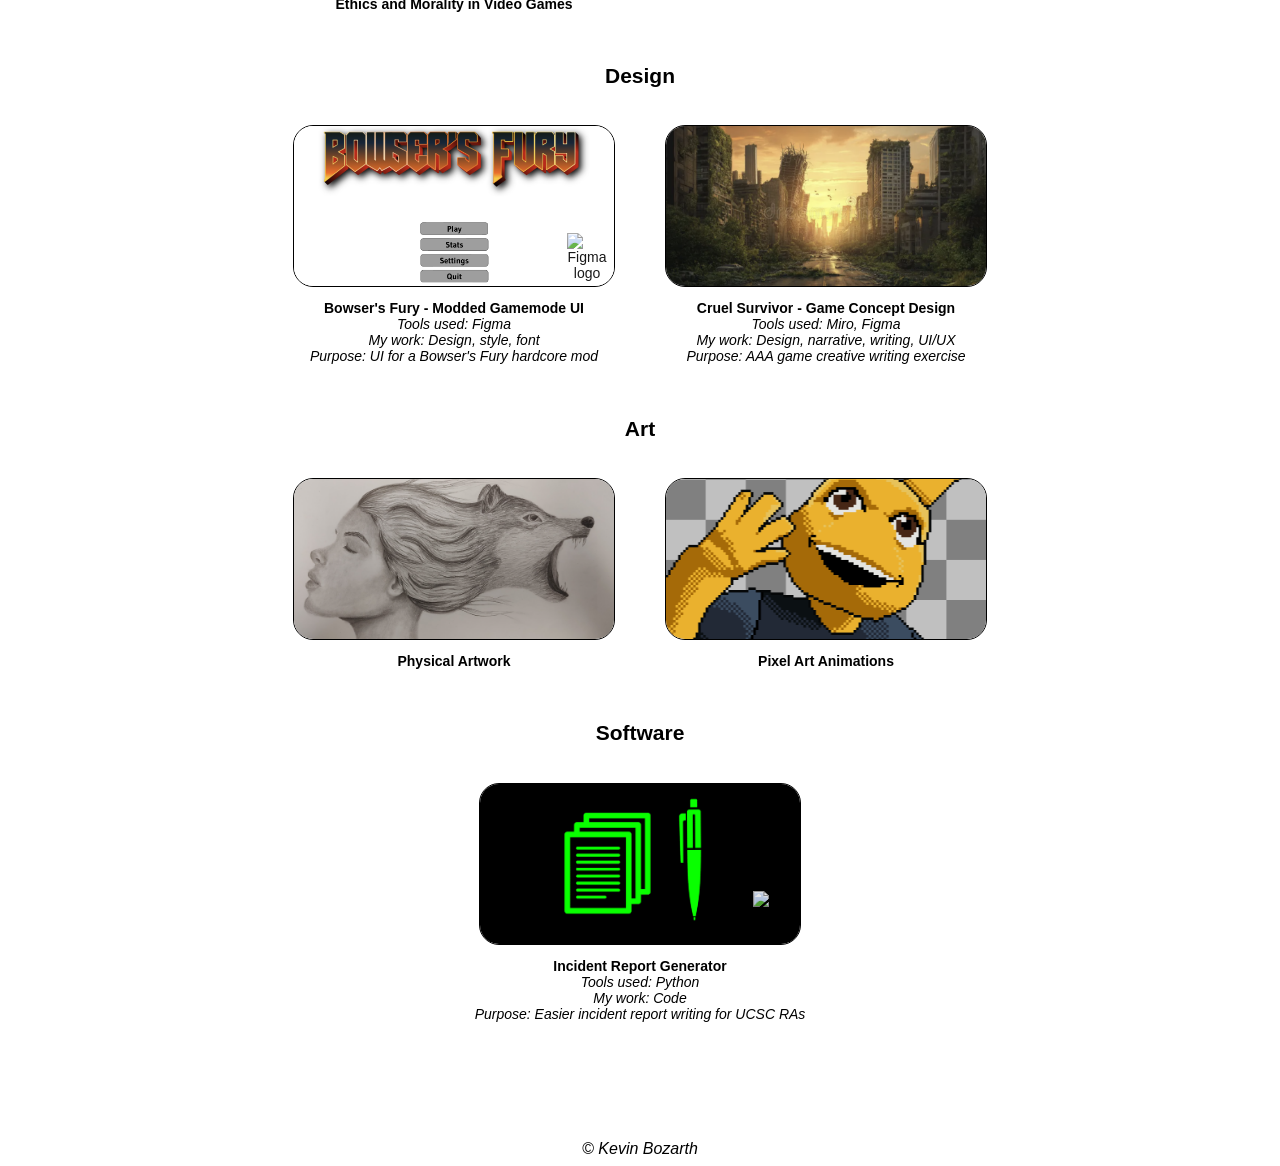
==== commit 566f4000: "New art section. Colored icons" ====
--- a/index.html
+++ b/index.html
@@ -19,37 +19,37 @@
   <div class="icons">
     <div class="resume">
       <a href="writingFiles/Kevin Bozarth Resume 2026.pdf" target="_blank">
-        <img src="images\icons\resumeIcon.png" alt="Resume">
+        <img src="images\icons\resume.png" alt="Resume">
       </a>
     </div>
 
     <div class="email">
       <a href="mailto:kevin.c.bozarth@gmail.com">
-        <img src="images\icons\mailIcon.png" alt="Email">
+        <img src="images\icons\mail.png" alt="Email">
       </a>
     </div>
 
     <div class="linkedIn">
       <a href="https://www.linkedin.com/in/kevin-bozarth" target="_blank">
-        <img src="images\icons\linkedInIcon.png" alt="LinkedIn">
+        <img src="images\icons\linkedIn.png" alt="LinkedIn">
       </a>
     </div>
 
     <div class="gitHub">
       <a href="https://github.com/kevincbozarth" target="_blank">
-        <img src="images\icons\githubIcon.png" alt="GitHub">
+        <img src="images\icons\github.png" alt="GitHub">
       </a>
     </div>
     
     <div class="itchio">
       <a href="https://kevinbozarth.itch.io" target="_blank">
-        <img src="images\icons\itchioIcon.png" alt="Itch.io">
+        <img src="images\icons\itch.webp" alt="Itch.io">
       </a>
     </div>
 
     <div class="soundCloud">
       <a href="https://soundcloud.com/kevin-bozarth" target="_blank">
-        <img src="images\icons\soundCloudIcon.png" alt="SoundCloud">
+        <img src="images\icons\soundcloud.png" alt="SoundCloud">
       </a>
     </div>
   </div>
@@ -83,7 +83,7 @@
       <div class="halloweekendGame">
         <div class="thumbnail">
           <a href="https://kevinbozarth.itch.io/ra-on-halloweekend-v2" target="_blank">
-            <img class="mainThumbnail" src="images/gameThumbnails/halloweekendThumbnail.png" alt="RA on Halloweekend">
+            <img class="mainThumbnail" src="images/thumbnails/game/halloweekendThumbnail.png" alt="RA on Halloweekend">
           </a>
           <img class="toolLogo" src="images/logos/inkleLogo.png" alt="Inkle logo">
         </div>
@@ -100,7 +100,7 @@
       <div class="perputuaGame">
         <div class="thumbnail">
           <a href="https://kevinbozarth.itch.io/perpetua-kingdom-v4" target="_blank">
-            <img class="mainThumbnail" src="images\gameThumbnails\perpetuaThumbnail.png" alt="Perputua Kingdom">
+            <img class="mainThumbnail" src="images/thumbnails/game/perpetuaThumbnail.png" alt="Perputua Kingdom">
           </a>
           <img class="toolLogo" src="images/logos/inkleLogo.png" alt="Inkle logo">
         </div>
@@ -122,7 +122,7 @@
       <div class="physicsEssay">
         <div class="thumbnail">
           <a href="writingFiles/Physics and Environment as Plot Catalysts.pdf" target="_blank">
-            <img class="mainThumbnail" src="images\writingThumbnails\physicsThumbnail.png" alt="Physics">
+            <img class="mainThumbnail" src="images\thumbnails\writing\physicsThumbnail.png" alt="Physics">
           </a>
         </div>
         <br>
@@ -132,7 +132,7 @@
       <div class="hopperEssay">
         <div class="thumbnail">
           <a href="writingFiles/Hopper - An Analysis of Pragmatic Survival.pdf" target="_blank">
-            <img class="mainThumbnail" src="images/writingThumbnails/hopperThumbnail.png" alt="Hopper">
+            <img class="mainThumbnail" src="images\thumbnails\writing\hopperThumbnail.png" alt="Hopper">
           </a>
         </div>
         <br>
@@ -142,7 +142,7 @@
       <div class="moralsEssay">
         <div class="thumbnail">
           <a href="writingFiles/Ethics and Morality in Videogames.pdf" target="_blank">
-            <img class="mainThumbnail" src="images\writingThumbnails\moralsThumbnail.png" alt="Ethics">
+            <img class="mainThumbnail" src="images\thumbnails\writing\moralsThumbnail.png" alt="Ethics">
           </a>
         </div>
         <br>
@@ -157,7 +157,7 @@
       <div class="bowserDesign">
         <div class="thumbnail">
           <a href="https://www.figma.com/design/dw6rEuPHLrkOv8sDtjFJcg/Flow-Diagram-Mario?node-id=35-1208&t=TrkbWXJCj0CQbWD5-1" target="_blank">
-            <img class="mainThumbnail" src="images\writingThumbnails\bowserThumbnail.png" alt="Bowser's Fury">
+            <img class="mainThumbnail" src="images\thumbnails\design\bowserThumbnail.png" alt="Bowser's Fury">
           </a>
           <img class="toolLogo" src="images/logos/figmaLogo.webp" alt="Figma logo">
         </div>
@@ -173,7 +173,7 @@
       <div class="cruelDesign">
         <div class="thumbnail">
           <a href="writingFiles/Cruel Survivor - Video Game Concept Design.pdf" target="_blank">
-            <img class="mainThumbnail" src="images\writingThumbnails\cruelSurvivorThumbnail.png" alt="Cruel Survivor">
+            <img class="mainThumbnail" src="images\thumbnails\design\cruelSurvivorThumbnail.png" alt="Cruel Survivor">
           </a>
         </div>
         <br>
@@ -188,13 +188,34 @@
     </div>
 
     <h2></h2>
+    <h2>Art</h2>
+
+    <div class="artProjects">
+      <div class="physicalArt">
+        <a href="Physical Artwork.html" target="_blank">
+          <img class="mainThumbnail" src="images\thumbnails\art\physical.png">
+        </a>
+        <br>
+        <b>Physical Artwork</b>
+      </div>
+
+      <div class="digitalAnimations">
+        <a href="2D Animations.html" target="_blank">
+          <img class="mainThumbnail" src="images\thumbnails\art\animation.png">
+        </a>
+        <br>
+        <b>Pixel Art Animations</b>
+      </div>
+    </div>
+
+    <h2></h2>
     <h2>Software</h2>
 
     <div class="softwareProjects">
       <div class="irGenerator">
         <div class="thumbnail">
           <a href="https://github.com/kevincbozarth/Incident-Report-Generator" target="_blank">
-            <img class="mainThumbnail" src="images\softwareThumbnails\irThumbnail.png" alt="Incident Report Generator">
+            <img class="mainThumbnail" src="images\thumbnails\software\irThumbnail.png" alt="Incident Report Generator">
           </a>
           <img class="toolLogo" src="images/logos/pythonLogo.png" alt="Python logo">
         </div>
--- a/style.css
+++ b/style.css
@@ -0,0 +1,193 @@
+body {
+    display: flex;
+    align-items: center;
+    flex-direction: column;
+    font-family: Verdana, Geneva, Tahoma, sans-serif;
+    background-image: url("images/triangleBackground.PNG");
+    background-repeat: repeat;
+}
+
+.intro h1 {
+    padding: 20px;
+    font-size: 50px;
+    text-align: center;
+}
+
+.intro h3 {
+    font-size: 30px;
+    text-align: center;
+}
+
+.icons {
+    display: flex;
+    align-items: center;
+    flex-direction: row;
+}
+
+.icons img {
+    transition: 0.25s ease;
+}
+
+.icons img:hover {
+    transform: scale(1.05);
+    transition: 0.25s ease;
+}
+
+.aboutMe {
+    width: fit-content;
+    height: fit-content;
+    border: 1px solid rgb(0, 0, 0);
+    border-radius: 20px;
+    padding: 10px;
+    background-image: url("images/paper.jpg");
+    background-position: top;
+    display: grid;
+    grid-template-columns: 1fr 1fr;
+    grid-gap: 20px;
+    font-size: 13px;
+}
+
+.aboutMe div {
+    width: 350px;
+    align-items: center;
+}
+
+.aboutMe img {
+    height: 240px;
+    border-radius: 200px;
+    border: 1px solid rgb(0, 0, 0);
+    align-items: left;
+    object-fit: cover;
+    object-position: center;
+    margin-top: 15px;
+    margin-bottom: 15px;
+    margin-left: 30px;
+}
+
+.portrait div {
+    width: 10px;
+    margin-right: 300px;
+}
+
+.linkedIn img, .resume img, .email img, .itchio img, .soundCloud img, .gitHub img {
+    height: 25px;
+    margin: 10px;
+}
+
+.portfolio {
+    display: flex;
+    align-items: center;
+    flex-direction: column;
+    text-align: center;
+    font-size: 14px;
+}
+
+.gameProjects {
+    display: grid;
+    grid-template-columns: repeat(2, 1fr);
+    gap: 50px;
+}
+
+.writingProjects {
+    display: grid;
+    grid-template-columns: repeat(2, 1fr);
+    grid-template-rows: repeat(1, 1fr);
+    gap: 50px;
+}
+
+.designProjects {
+    align-items: center;
+    display: grid;
+    grid-template-columns: repeat(2, 1fr);
+    gap: 50px;
+}
+
+.artProjects {
+    align-items: center;
+    display: grid;
+    grid-template-columns: repeat(2, 1fr);
+    gap: 50px;
+}
+
+.softwareProjects {
+    align-items: center;
+    display: grid;
+    grid-template-columns: repeat(1, 1fr);
+    gap: 50px;
+}
+
+/* .physicsEssay img, .hopperEssay img, .moralsEssay img, .cruelDesign img, .perputuaGame img, .halloweekendGame img, .irGenerator img, .bowserDesign img {
+    height: 160px;
+    width: 320px;
+    margin-top: 20px;
+    margin-bottom: 10px;
+    object-fit: cover;
+    object-position: center;
+    border: 1px solid rgb(0, 0, 0);
+    border-radius: 20px;
+} */
+
+.mainThumbnail {
+    height: 160px;
+    width: 320px;
+    margin-top: 20px;
+    margin-bottom: 10px;
+    object-fit: cover;
+    object-position: center;
+    border: 1px solid rgb(0, 0, 0);
+    border-radius: 20px;
+}
+
+.mainThumbnail:hover {
+    box-shadow: 5px 5px 5px #808080;
+    transform: scale(1.02);
+    transition: 0.25s ease;
+}
+
+.thumbnail {
+    position: relative;
+    display: inline-block;
+    width: fit-content;
+}
+
+.thumbnail img {
+    display: block;
+}
+
+.toolLogo {
+    position: absolute;
+    bottom: 16px;
+    right: 8px;
+    width: 40px;  
+    height: auto;
+    opacity: 0.9;
+    border: none;
+    pointer-events: none; 
+}
+
+.portfolio img {
+    transition: 0.25 ease;
+}
+
+.portfolio img:hover {
+    box-shadow: 5px 5px 5px #808080;
+    transform: scale(1.02);
+    transition: 0.25s ease;
+}
+
+.animations img {
+    margin-top: 30px;
+    height: 340px;
+    width: fit-content;
+    align-items: middle;
+    image-rendering: pixelated; /* THIS FIXED IT */
+}
+
+.gifCaption div {
+    text-align: middle;
+}
+
+.animations {
+    background-size: 50%;
+    
+}
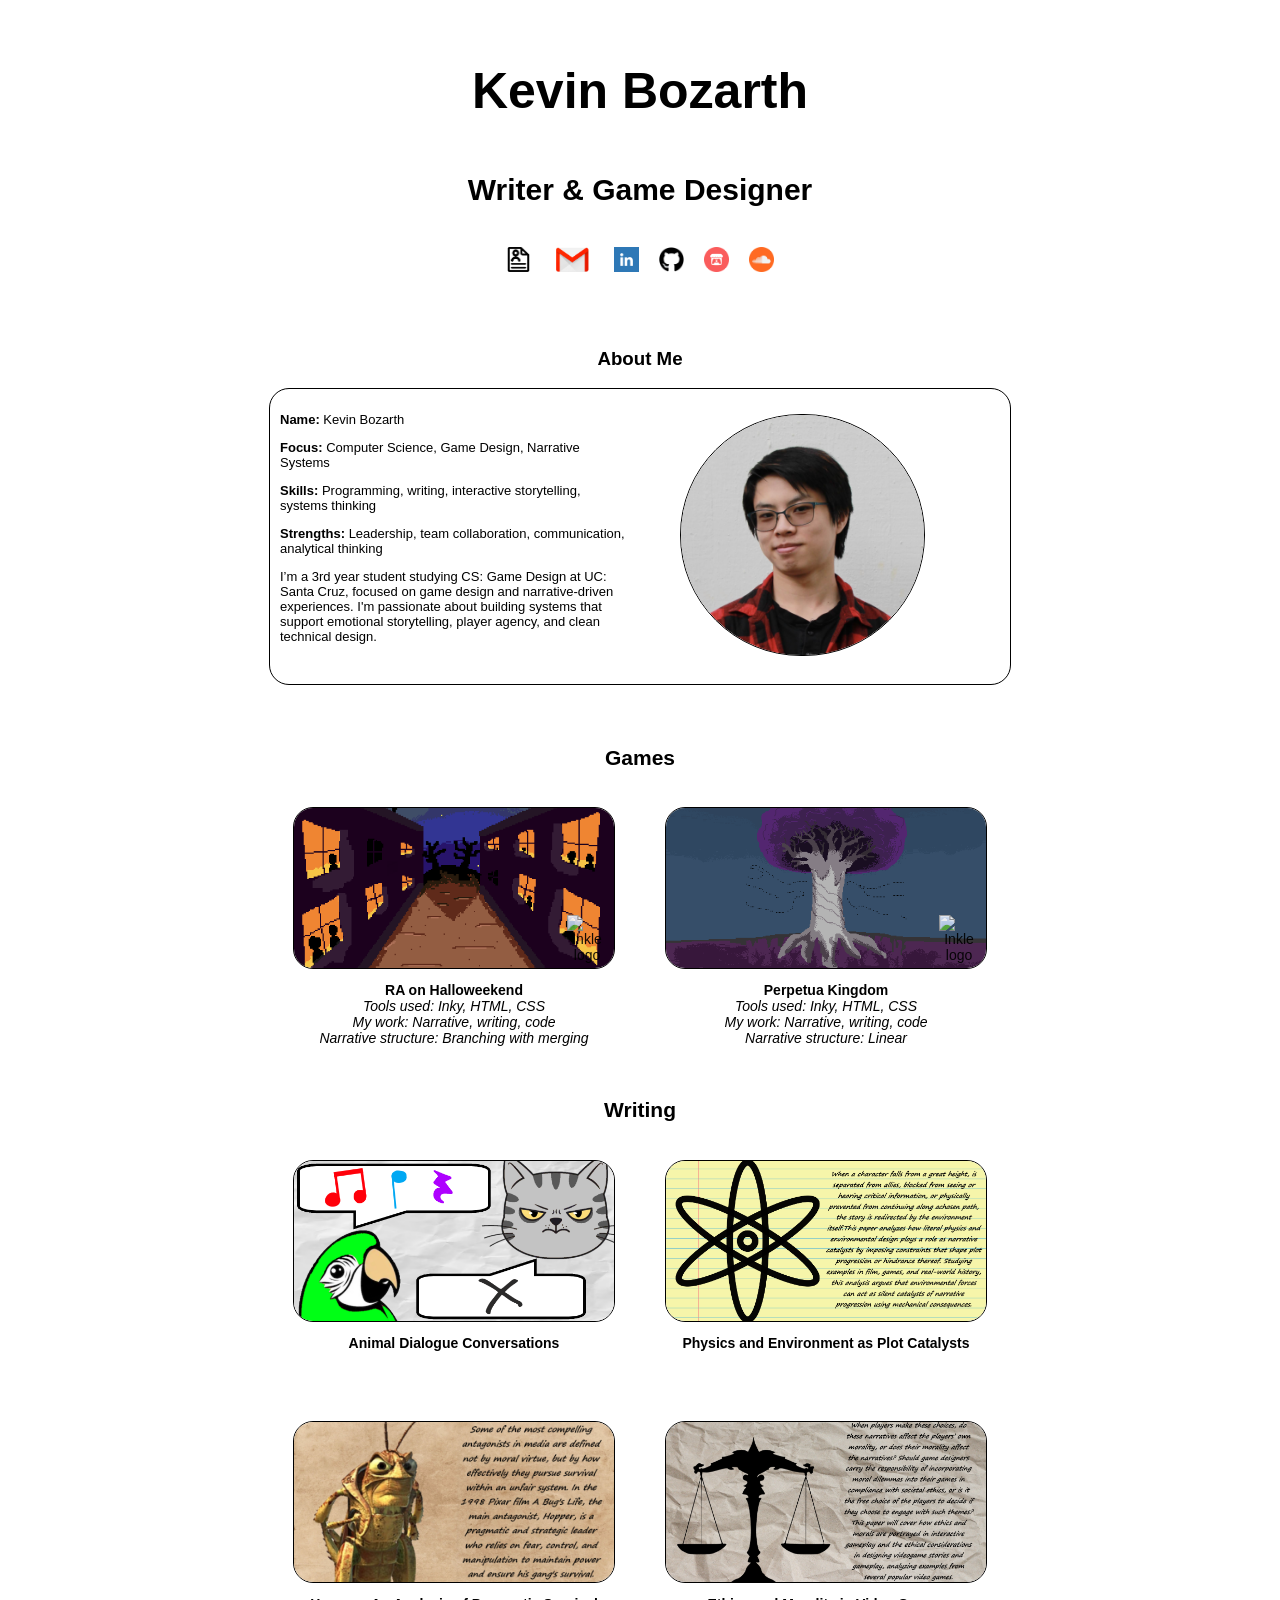
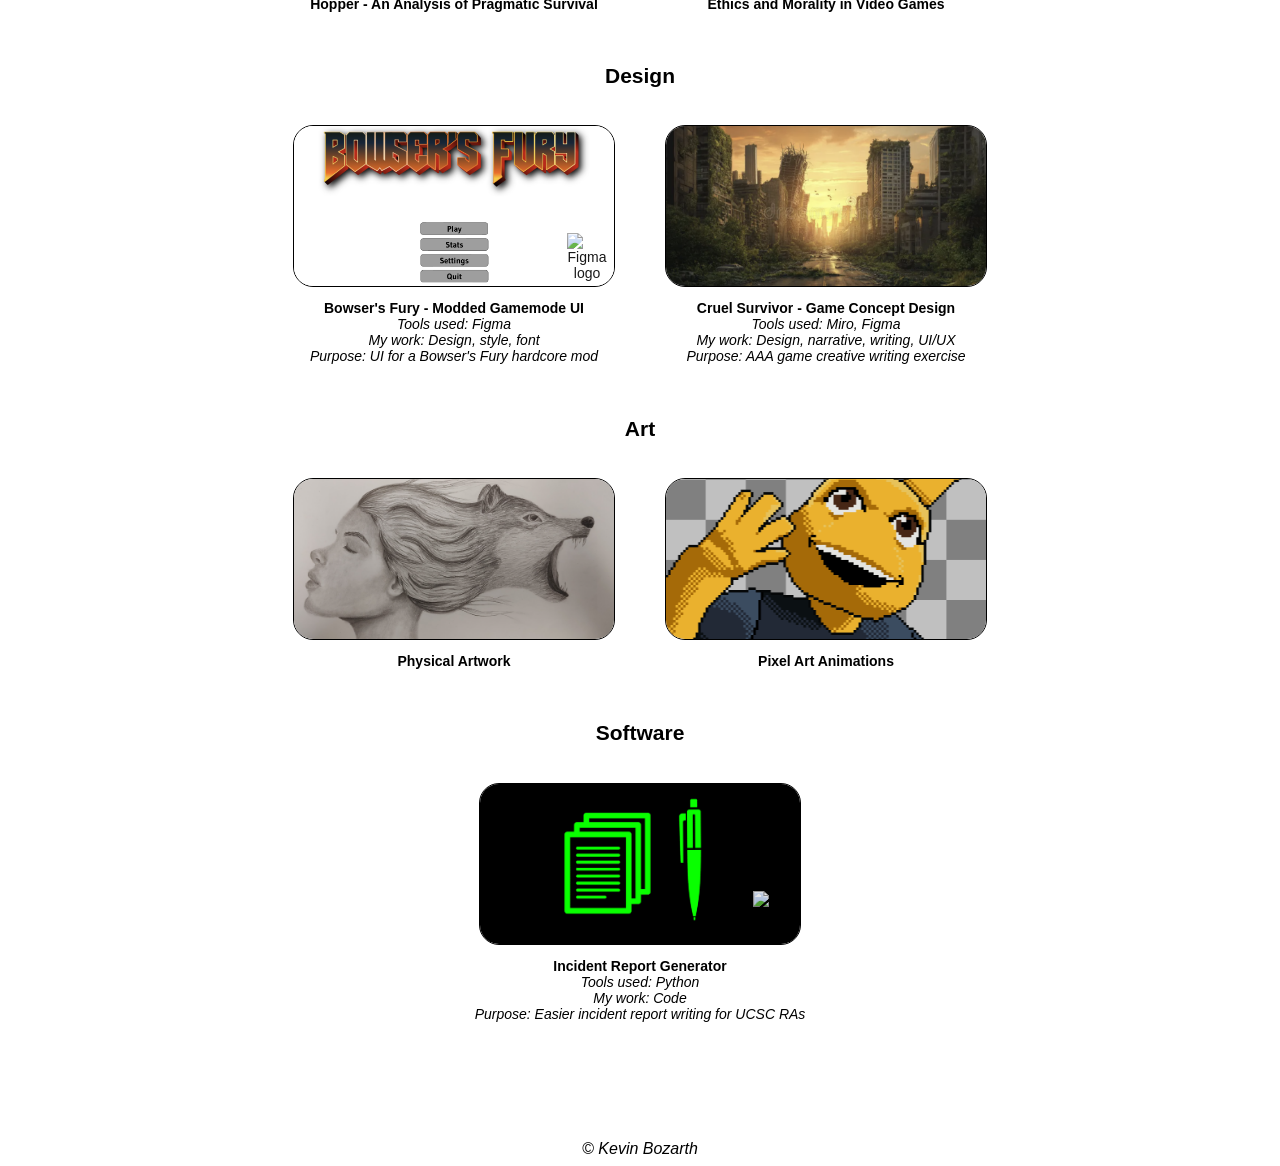
==== commit 2e2ddc4c: "Added animal conversation samples" ====
--- a/index.html
+++ b/index.html
@@ -43,7 +43,7 @@
     
     <div class="itchio">
       <a href="https://kevinbozarth.itch.io" target="_blank">
-        <img src="images\icons\itch.webp" alt="Itch.io">
+        <img src="images\icons\itch.webp" alt="Itch">
       </a>
     </div>
 
@@ -119,6 +119,16 @@
     <h2>Writing</h2>
 
     <div class="writingProjects">
+      <div class="animalConversations">
+        <div class="thumbnail">
+          <a href="https://docs.google.com/document/d/1pf723OjLyh2t8hG4fvGGTN994ltHIPdOR6u-j0k1Rco/edit?tab=t.0" target="_blank">
+            <img class="mainThumbnail" src="images\thumbnails\writing\Animal talk.png" alt="Animal">
+          </a>
+        </div>
+        <br>
+        <b>Animal Dialogue Conversations</b>
+      </div>
+
       <div class="physicsEssay">
         <div class="thumbnail">
           <a href="writingFiles/Physics and Environment as Plot Catalysts.pdf" target="_blank">
--- a/style.css
+++ b/style.css
@@ -39,7 +39,6 @@
     border: 1px solid rgb(0, 0, 0);
     border-radius: 20px;
     padding: 10px;
-    background-image: url("images/paper.jpg");
     background-position: top;
     display: grid;
     grid-template-columns: 1fr 1fr;
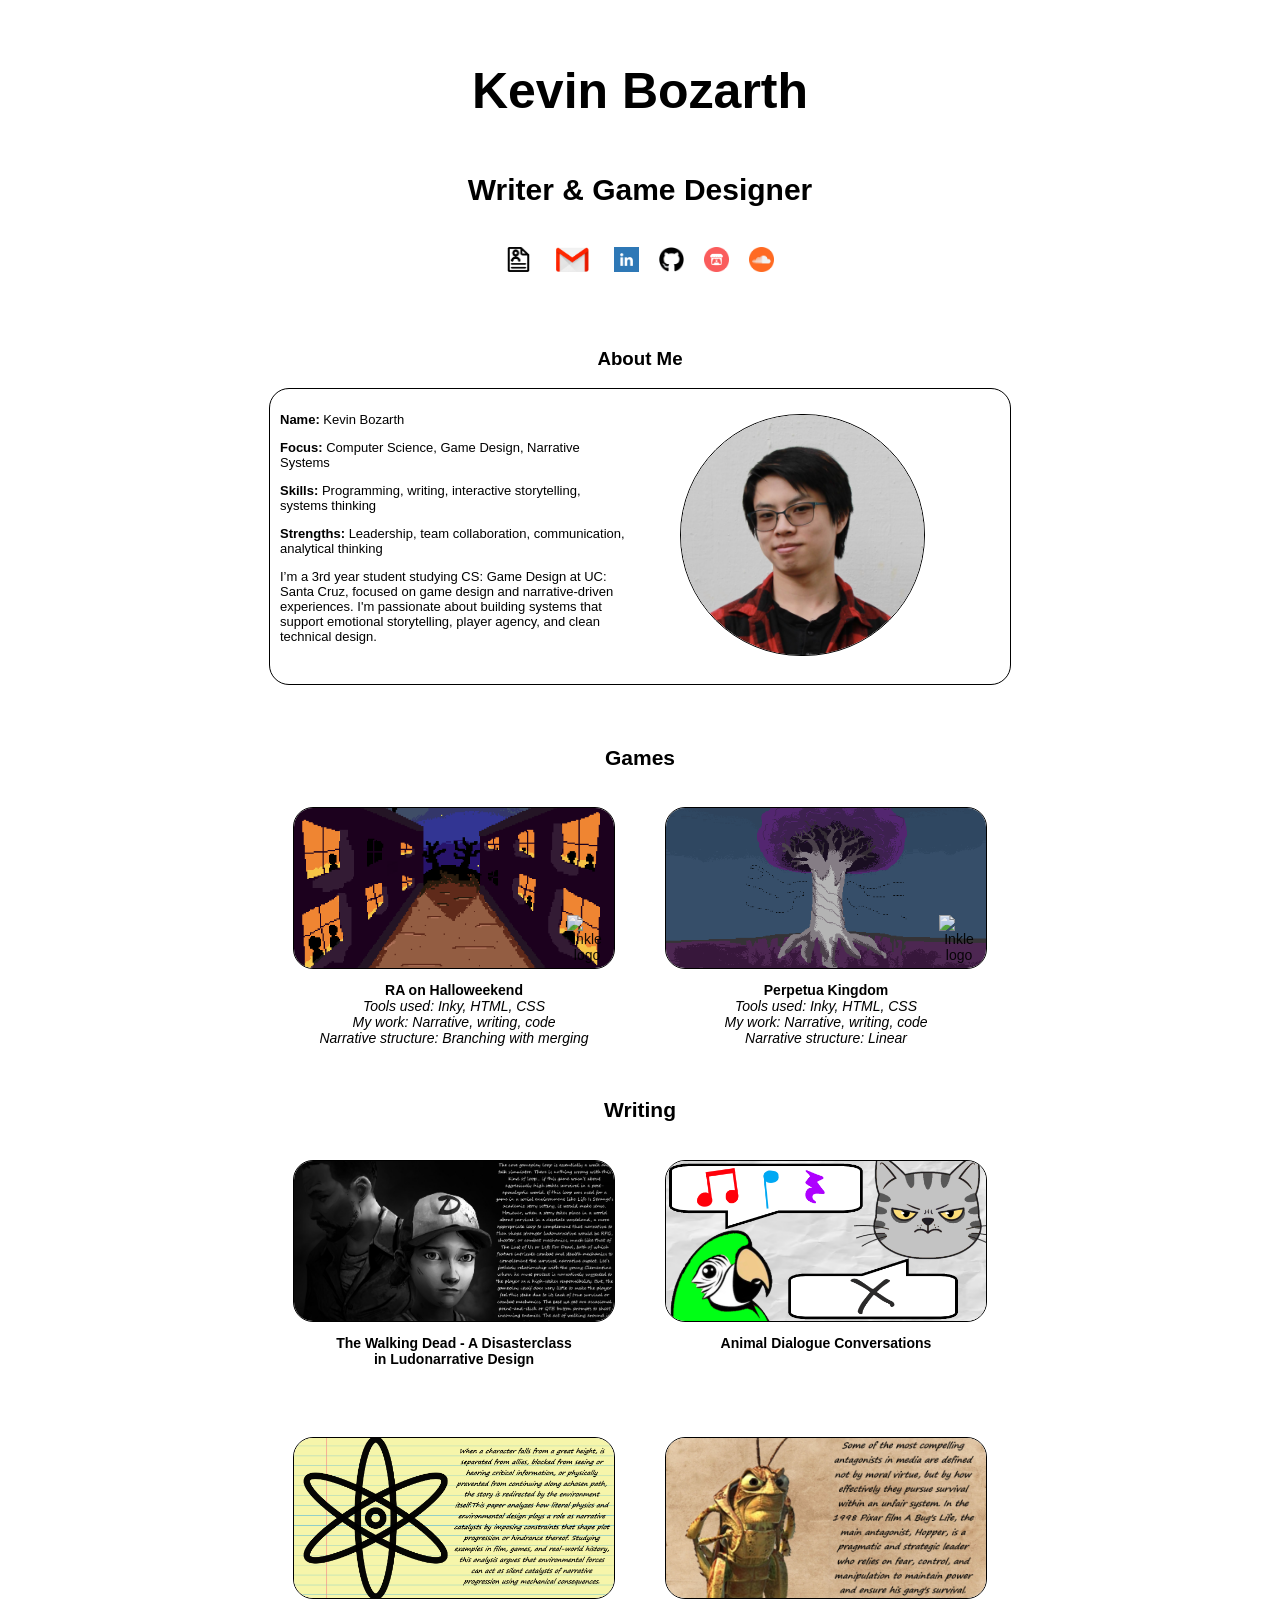
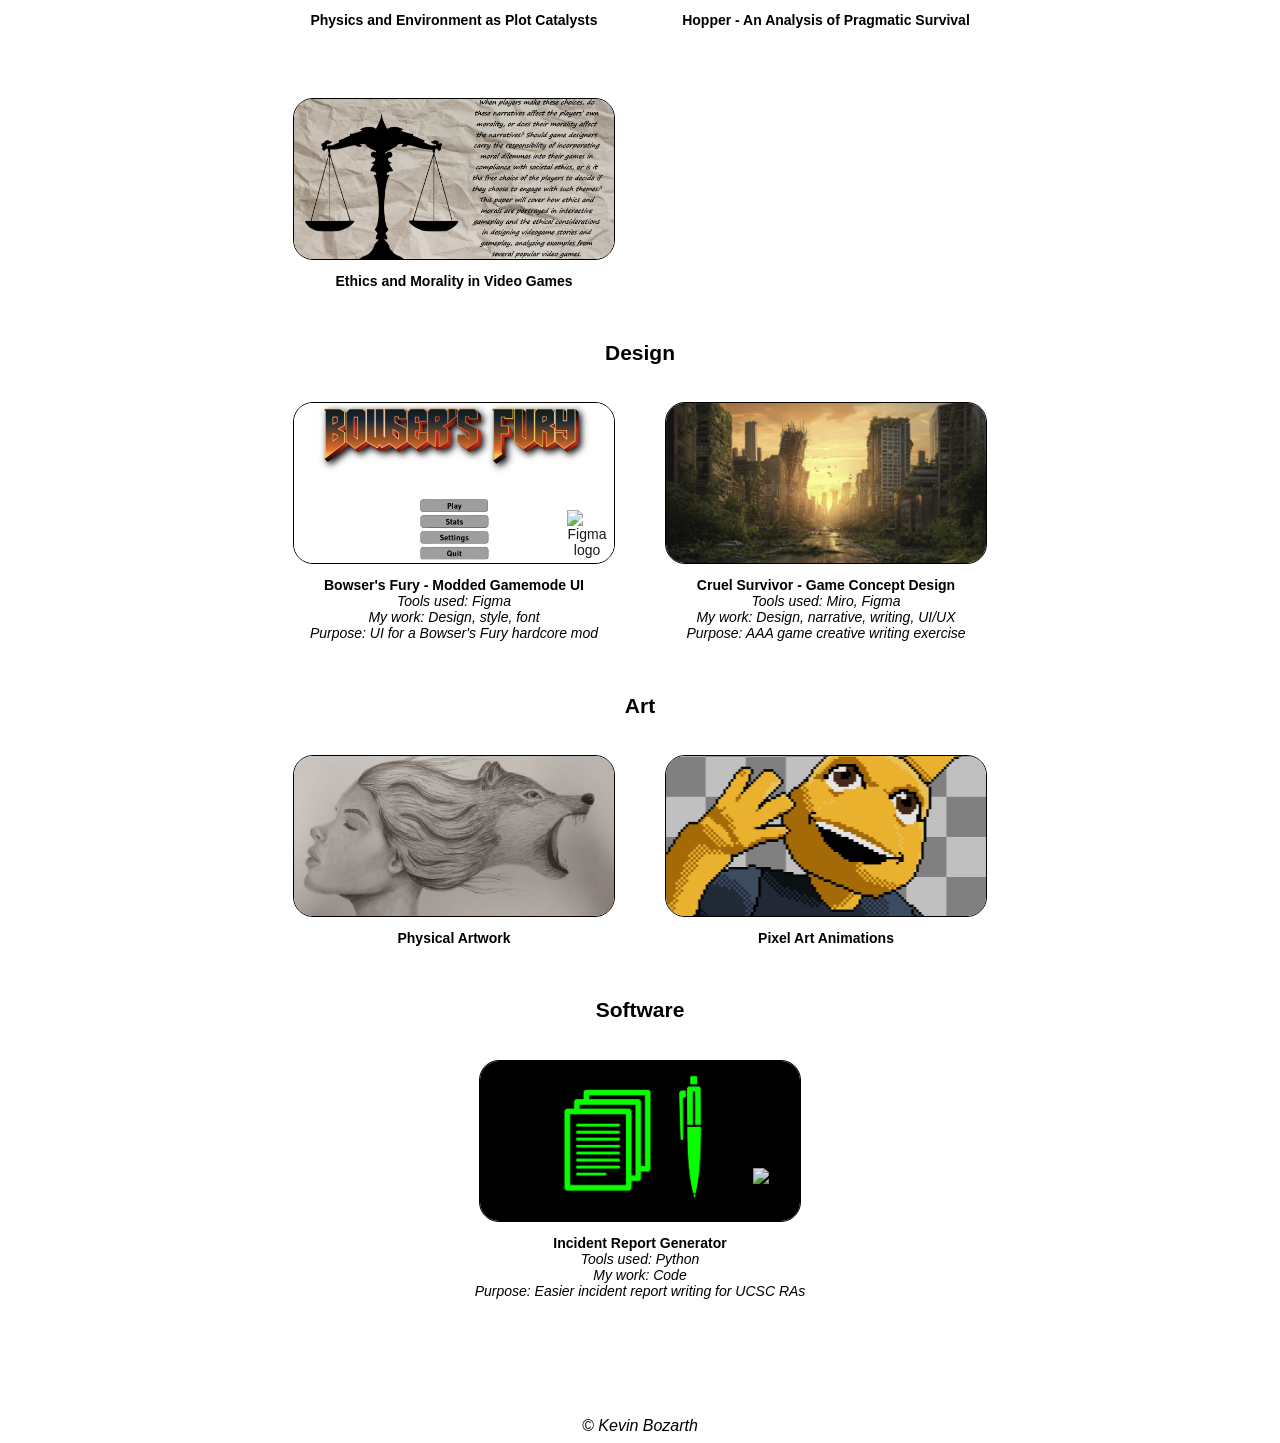
==== commit e010819a: "Updated resume and new essay" ====
--- a/index.html
+++ b/index.html
@@ -18,7 +18,7 @@
   <!-- Socials links icons -->
   <div class="icons">
     <div class="resume">
-      <a href="writingFiles/Kevin Bozarth Resume 2026.pdf" target="_blank">
+      <a href="writingFiles\Kevin Bozarth Resume 2026.pdf" target="_blank">
         <img src="images\icons\resume.png" alt="Resume">
       </a>
     </div>
@@ -119,6 +119,16 @@
     <h2>Writing</h2>
 
     <div class="writingProjects">
+      <div class="walkingEssay">
+        <div class="thumbnail">
+          <a href="writingFiles\The Walking Dead - A Disasterclass in Ludonarrative Design.pdf" target="_blank">
+            <img class="mainThumbnail" src="images\thumbnails\writing\walkingThumbnail.png" alt="Animal">
+          </a>
+        </div>
+        <br>
+        <b>The Walking Dead - A Disasterclass<br> in Ludonarrative Design</b>
+      </div>
+
       <div class="animalConversations">
         <div class="thumbnail">
           <a href="https://docs.google.com/document/d/1pf723OjLyh2t8hG4fvGGTN994ltHIPdOR6u-j0k1Rco/edit?tab=t.0" target="_blank">
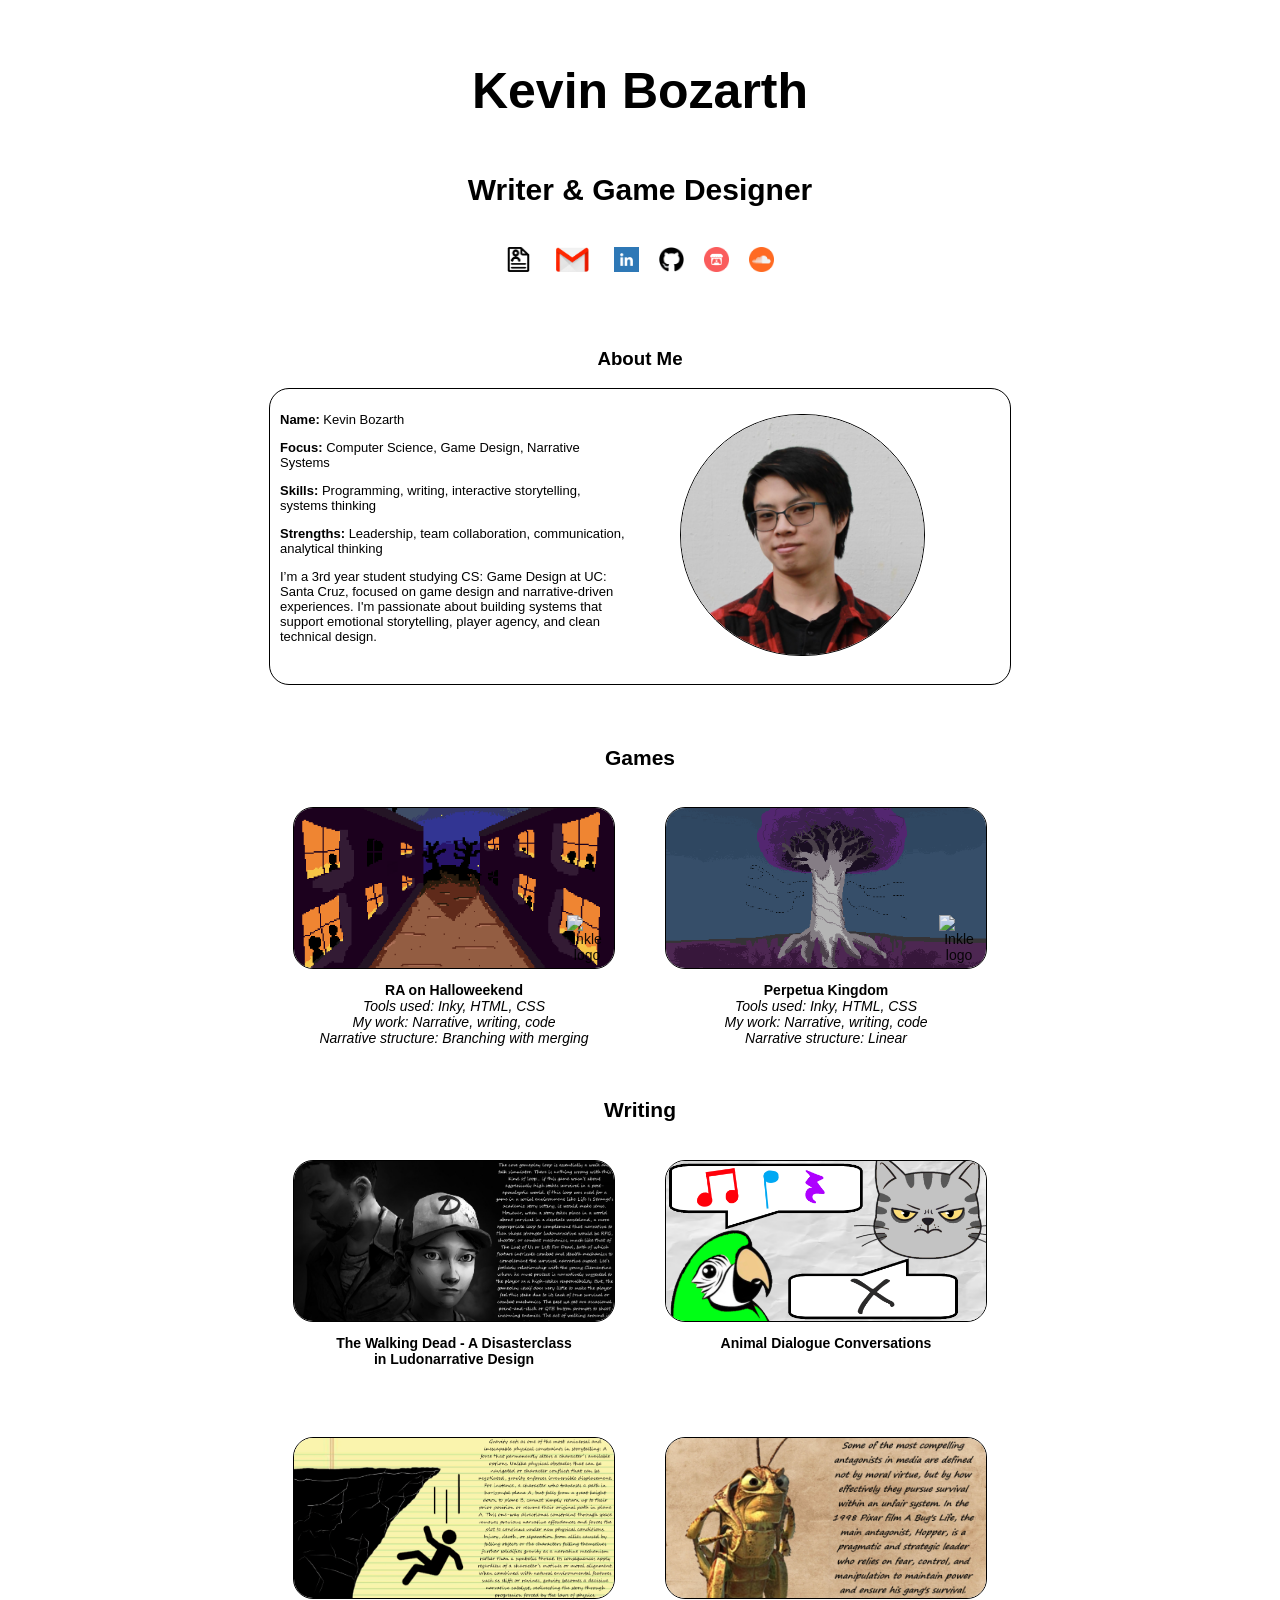
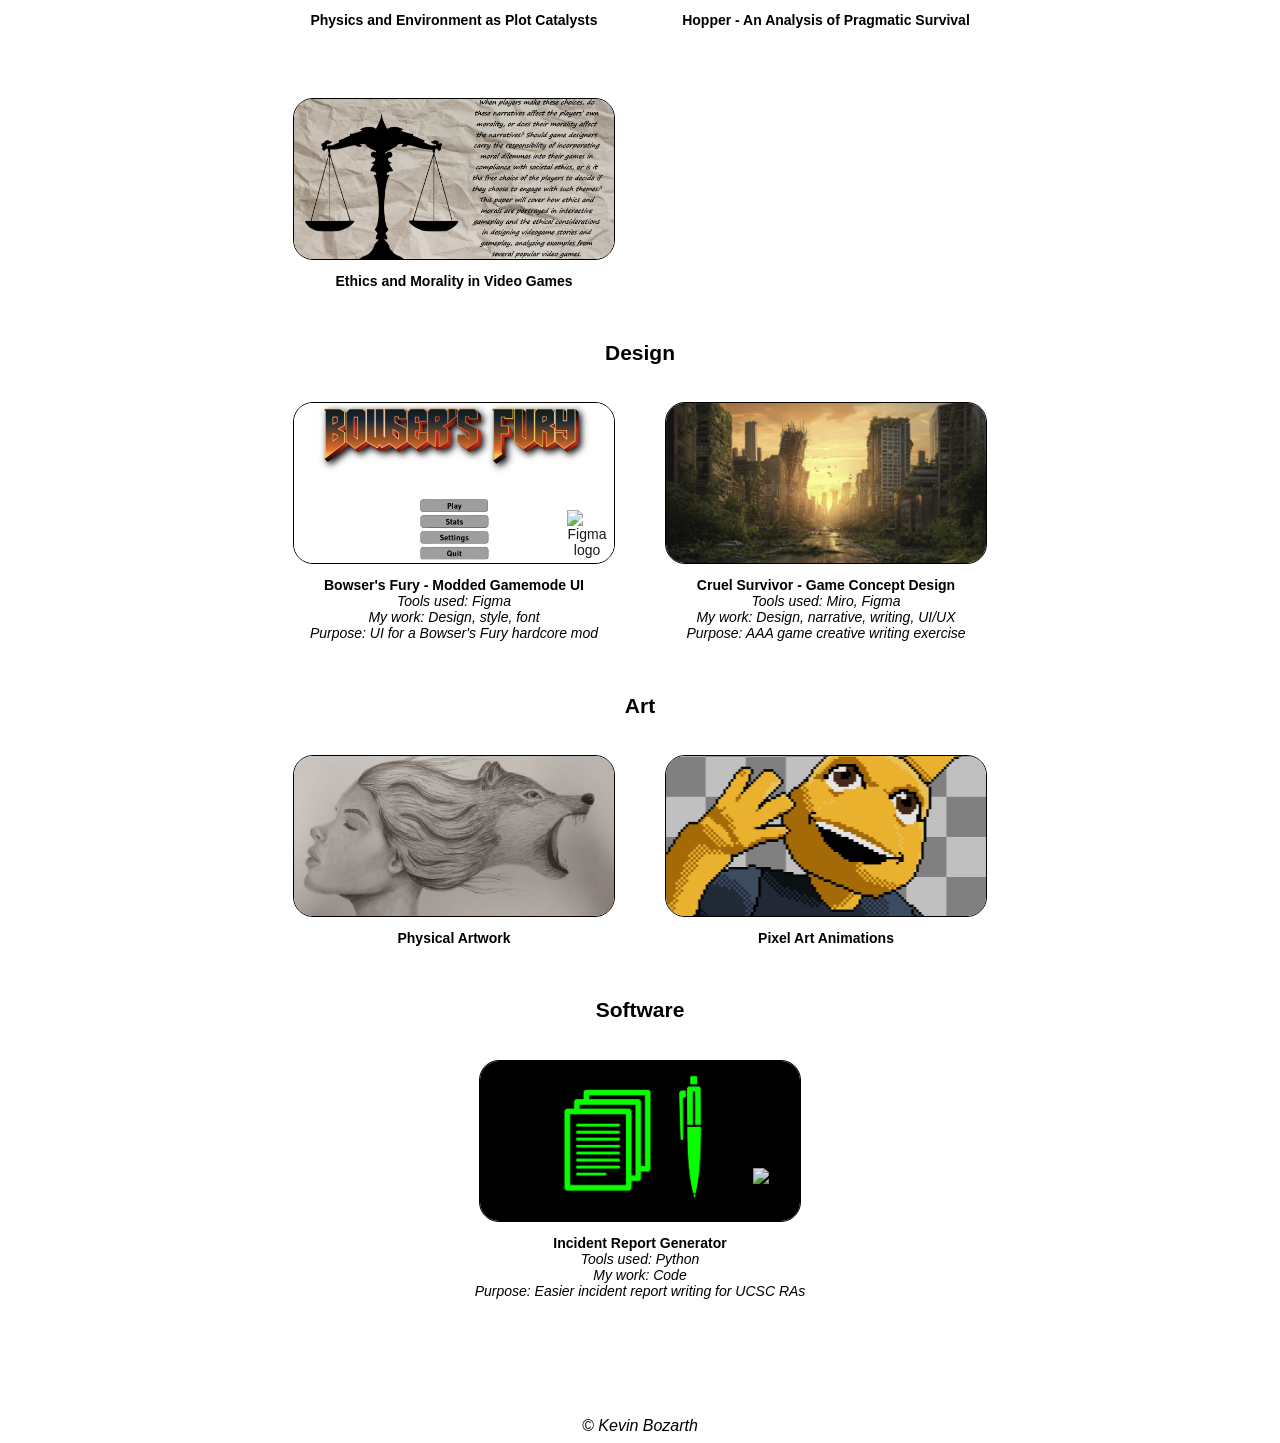
==== commit 8273e4f8: "Revised physics thumbnail and TWD essay" ====
--- a/index.html
+++ b/index.html
@@ -142,7 +142,7 @@
       <div class="physicsEssay">
         <div class="thumbnail">
           <a href="writingFiles/Physics and Environment as Plot Catalysts.pdf" target="_blank">
-            <img class="mainThumbnail" src="images\thumbnails\writing\physicsThumbnail.png" alt="Physics">
+            <img class="mainThumbnail" src="images\thumbnails\writing\physics thumbnail.png" alt="Physics">
           </a>
         </div>
         <br>
